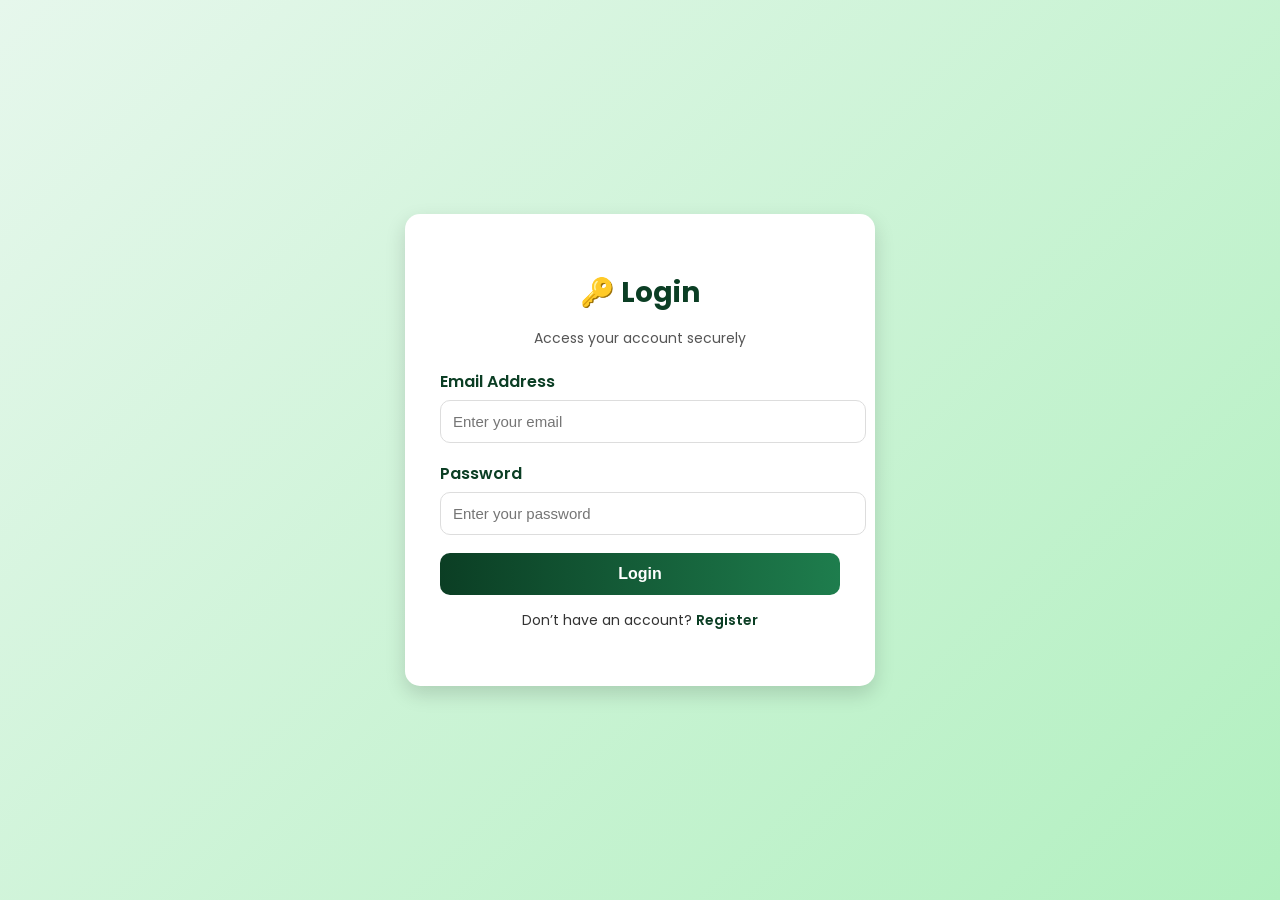
==== index.html @ afabe76d "Added admin approval protection" ====
<!DOCTYPE html>
<html lang="en">
<head>
    <meta charset="UTF-8">
    <meta name="viewport" content="width=device-width, initial-scale=1.0">
    <title>Login – Blue Block</title>
    <link href="https://fonts.googleapis.com/css2?family=Poppins:wght@500;600;700&display=swap" rel="stylesheet">
    <style>
        body { font-family: "Poppins", sans-serif; background: linear-gradient(135deg, #e6f7ec, #b2f0c0); display:flex; align-items:center; justify-content:center; height:100vh; margin:0; }
        .container { background:#fff; padding:35px; border-radius:15px; box-shadow:0px 8px 20px rgba(0,0,0,0.15); width:100%; max-width:400px; text-align:center; }
        h2 { font-size:28px; margin-bottom:10px; color:#0b3e24; font-weight:700; }
        p { font-size:14px; color:#555; margin-bottom:20px; }
        .form-group { margin-bottom:18px; text-align:left; }
        label { font-weight:600; color:#0b3e24; display:block; margin-bottom:6px; }
        input { width:100%; padding:12px; border:1px solid #ddd; border-radius:10px; font-size:15px; font-weight:500; outline:none; transition:0.3s; }
        input:focus { border-color:#0b3e24; box-shadow:0 0 6px rgba(11,62,36,0.3); }
        .btn { width:100%; padding:12px; background:linear-gradient(to right, #0b3e24, #1e7d4d); border:none; border-radius:10px; font-size:16px; font-weight:700; color:#fff; cursor:pointer; transition:0.3s; }
        .btn:hover { opacity:0.9; }
        .signup-link { margin-top:15px; font-size:14px; color:#333; }
        .signup-link a { color:#0b3e24; font-weight:600; text-decoration:none; }
        .signup-link a:hover { text-decoration:underline; }
        .error { color: red; font-size: 14px; margin-top: 10px; }
    </style>
</head>
<body>
    <div class="container">
        <h2>🔑 Login</h2>
        <p>Access your account securely</p>

        <form id="loginForm">
            <div class="form-group">
                <label for="email">Email Address</label>
                <input type="email" id="email" placeholder="Enter your email" required>
            </div>

            <div class="form-group">
                <label for="password">Password</label>
                <input type="password" id="password" placeholder="Enter your password" required>
            </div>

            <button type="submit" class="btn">Login</button>
        </form>

        <p class="signup-link">Don’t have an account? <a href="register.html">Register</a></p>
        <div class="error" id="loginError"></div>
    </div>

    <script>
        const loginForm = document.getElementById("loginForm");
        const loginError = document.getElementById("loginError");

        loginForm.addEventListener("submit", async (e) => {
            e.preventDefault();
            loginError.textContent = "";

            const email = document.getElementById("email").value;
            const password = document.getElementById("password").value;

            try {
                const res = await fetch("https://blue-carbon-f3kd.onrender.com/api/users/index", {
                    method: "POST",
                    headers: { "Content-Type": "application/json" },
                    body: JSON.stringify({ email, password })
                });

                const data = await res.json();

                if (!res.ok) {
                    loginError.textContent = data.message || "Something went wrong. Try again later.";
                    return;
                }

                // Save token in localStorage
                localStorage.setItem("token", data.token);

                // Redirect to dashboard or projects page
                window.location.href = "dashboard.html";
            } catch (err) {
                loginError.textContent = "Server error. Try again later.";
                console.error(err);
            }
        });
    </script>
</body>
</html>
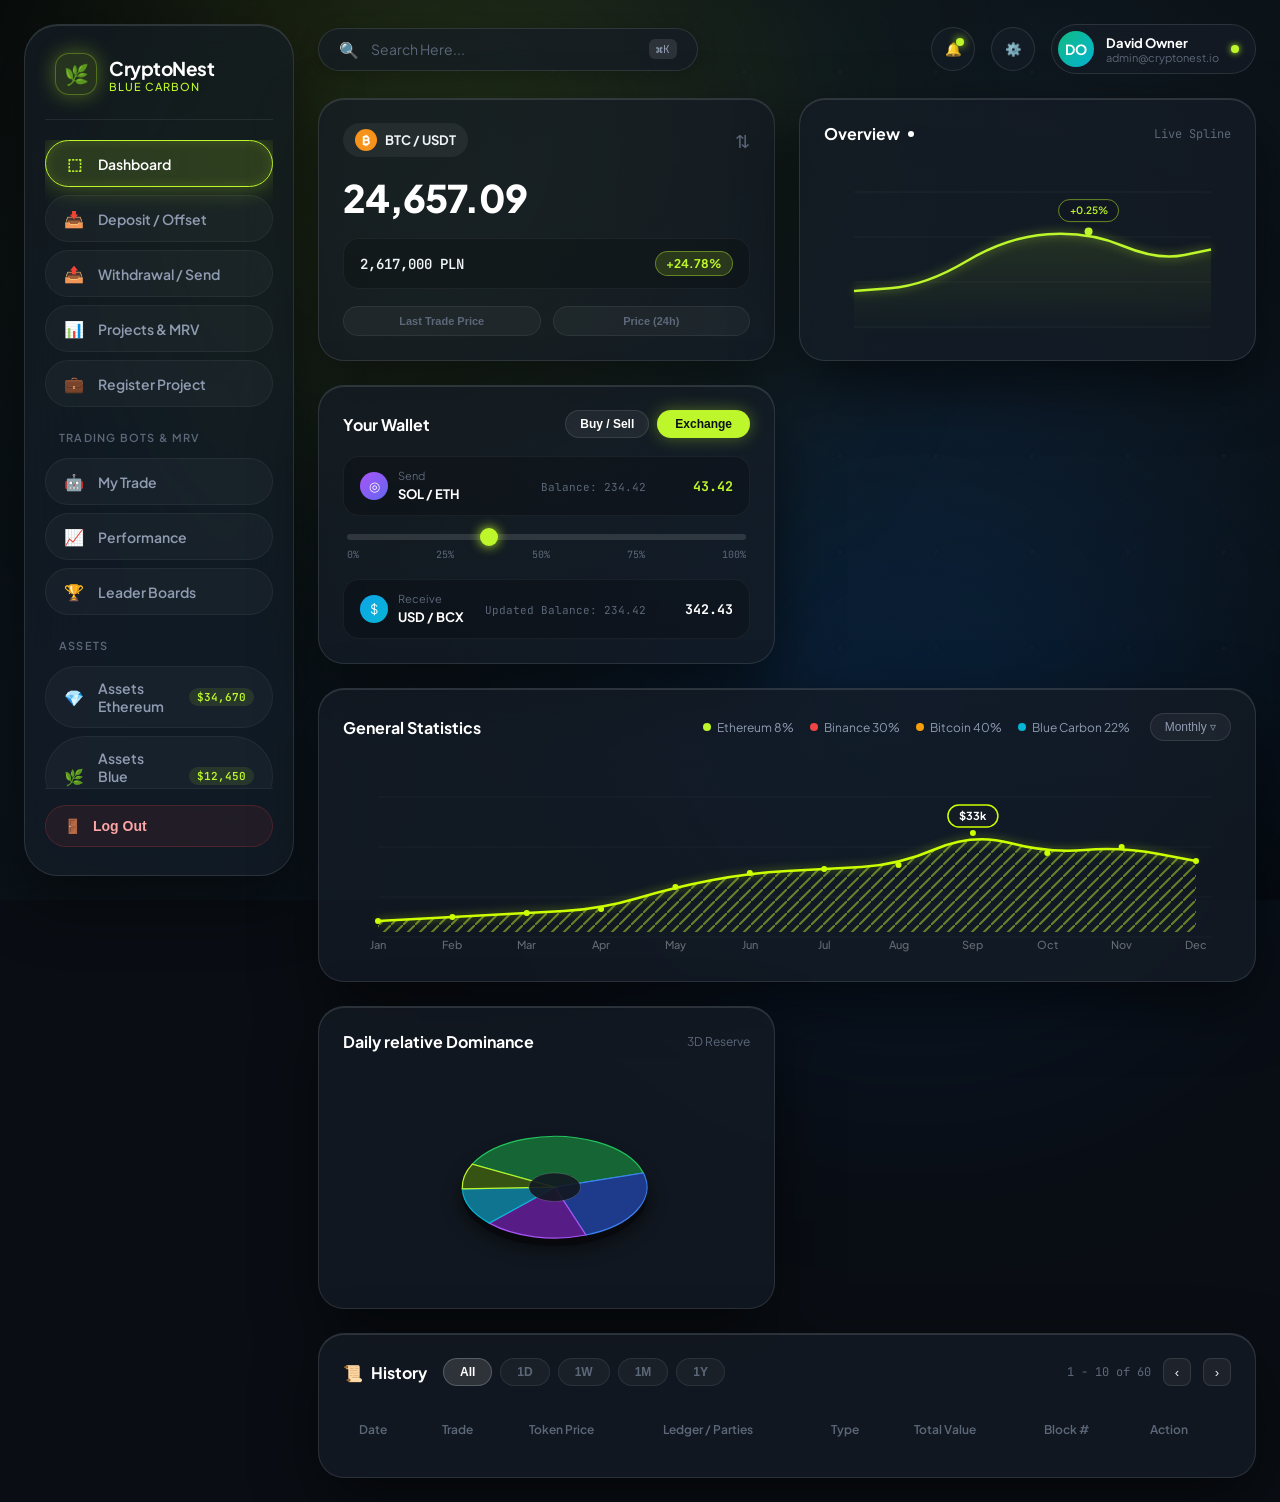
==== commit bf76f64f: "feat: migrate to SQLite, VisionOS glassmorphic 3D UI, render config, and 15s showreel" ====
--- a/index.html
+++ b/index.html
@@ -1,85 +1,532 @@
 <!DOCTYPE html>
 <html lang="en">
 <head>
-    <meta charset="UTF-8">
-    <meta name="viewport" content="width=device-width, initial-scale=1.0">
-    <title>Login – Blue Block</title>
-    <link href="https://fonts.googleapis.com/css2?family=Poppins:wght@500;600;700&display=swap" rel="stylesheet">
-    <style>
-        body { font-family: "Poppins", sans-serif; background: linear-gradient(135deg, #e6f7ec, #b2f0c0); display:flex; align-items:center; justify-content:center; height:100vh; margin:0; }
-        .container { background:#fff; padding:35px; border-radius:15px; box-shadow:0px 8px 20px rgba(0,0,0,0.15); width:100%; max-width:400px; text-align:center; }
-        h2 { font-size:28px; margin-bottom:10px; color:#0b3e24; font-weight:700; }
-        p { font-size:14px; color:#555; margin-bottom:20px; }
-        .form-group { margin-bottom:18px; text-align:left; }
-        label { font-weight:600; color:#0b3e24; display:block; margin-bottom:6px; }
-        input { width:100%; padding:12px; border:1px solid #ddd; border-radius:10px; font-size:15px; font-weight:500; outline:none; transition:0.3s; }
-        input:focus { border-color:#0b3e24; box-shadow:0 0 6px rgba(11,62,36,0.3); }
-        .btn { width:100%; padding:12px; background:linear-gradient(to right, #0b3e24, #1e7d4d); border:none; border-radius:10px; font-size:16px; font-weight:700; color:#fff; cursor:pointer; transition:0.3s; }
-        .btn:hover { opacity:0.9; }
-        .signup-link { margin-top:15px; font-size:14px; color:#333; }
-        .signup-link a { color:#0b3e24; font-weight:600; text-decoration:none; }
-        .signup-link a:hover { text-decoration:underline; }
-        .error { color: red; font-size: 14px; margin-top: 10px; }
-    </style>
+  <meta charset="UTF-8">
+  <meta name="viewport" content="width=device-width, initial-scale=1.0">
+  <title>CryptoNest · Blue Carbon Spatial 3D Platform</title>
+  <link rel="stylesheet" href="/public/css/spatial.css">
+  <link rel="icon" href="data:image/svg+xml,<svg xmlns=%22http://www.w3.org/2000/svg%22 viewBox=%220 0 100 100%22><text y=%22.9em%22 font-size=%2290%22>🌿</text></svg>">
 </head>
 <body>
-    <div class="container">
-        <h2>🔑 Login</h2>
-        <p>Access your account securely</p>
-
-        <form id="loginForm">
-            <div class="form-group">
-                <label for="email">Email Address</label>
-                <input type="email" id="email" placeholder="Enter your email" required>
-            </div>
-
-            <div class="form-group">
-                <label for="password">Password</label>
-                <input type="password" id="password" placeholder="Enter your password" required>
-            </div>
-
-            <button type="submit" class="btn">Login</button>
-        </form>
-
-        <p class="signup-link">Don’t have an account? <a href="register.html">Register</a></p>
-        <div class="error" id="loginError"></div>
+  <!-- Ambient Spatial Glows and Subtle Background Depth -->
+  <div class="spatial-backdrop"></div>
+  <div class="ambient-glow glow-1"></div>
+  <div class="ambient-glow glow-2"></div>
+
+  <div id="app">
+    <!-- LEFT FLOATING PILL SIDEBAR (Exact Match to Reference Image) -->
+    <aside class="glass-panel spatial-sidebar">
+      <div class="brand-header">
+        <div class="brand-icon-wrapper">
+          <span>🌿</span>
+        </div>
+        <div class="brand-title">
+          CryptoNest
+          <span class="brand-subtitle">Blue Carbon</span>
+        </div>
+      </div>
+
+      <nav class="nav-section">
+        <a href="#dashboard" class="nav-pill-btn active" data-view="dashboard">
+          <span class="nav-icon">⬚</span>
+          <span>Dashboard</span>
+        </a>
+        <a href="#deposit" class="nav-pill-btn" data-view="deposit">
+          <span class="nav-icon">📥</span>
+          <span>Deposit / Offset</span>
+        </a>
+        <a href="#transfer" class="nav-pill-btn" data-view="transfer">
+          <span class="nav-icon">📤</span>
+          <span>Withdrawal / Send</span>
+        </a>
+        <a href="#projects" class="nav-pill-btn" data-view="projects">
+          <span class="nav-icon">📊</span>
+          <span>Projects & MRV</span>
+        </a>
+        <a href="#add-project" class="nav-pill-btn" data-view="add-project">
+          <span class="nav-icon">💼</span>
+          <span>Register Project</span>
+        </a>
+
+        <div class="nav-label">Trading Bots & MRV</div>
+        <a href="#dashboard" class="nav-pill-btn" data-view="dashboard">
+          <span class="nav-icon">🤖</span>
+          <span>My Trade</span>
+        </a>
+        <a href="#dashboard" class="nav-pill-btn" data-view="dashboard">
+          <span class="nav-icon">📈</span>
+          <span>Performance</span>
+        </a>
+        <a href="#dashboard" class="nav-pill-btn" data-view="dashboard">
+          <span class="nav-icon">🏆</span>
+          <span>Leader Boards</span>
+        </a>
+
+        <div class="nav-label">Assets</div>
+        <a href="#transfer" class="nav-pill-btn" data-view="transfer">
+          <span class="nav-icon">💎</span>
+          <span>Assets Ethereum</span>
+          <span class="nav-asset-badge">$34,670</span>
+        </a>
+        <a href="#transfer" class="nav-pill-btn" data-view="transfer">
+          <span class="nav-icon">🌿</span>
+          <span>Assets Blue Carbon</span>
+          <span class="nav-asset-badge" id="sidebarCarbonVal">$12,450</span>
+        </a>
+      </nav>
+
+      <div class="sidebar-bottom">
+        <button id="logoutBtn" class="logout-pill-btn">
+          <span>🚪</span>
+          <span>Log Out</span>
+        </button>
+      </div>
+    </aside>
+
+    <!-- MAIN VIEWPORT -->
+    <main class="main-viewport">
+      <!-- TOP SPATIAL APP BAR -->
+      <header class="top-app-bar">
+        <div class="search-glass-pill">
+          <span style="color:var(--text-dim); font-size:16px;">🔍</span>
+          <input type="text" placeholder="Search Here..." id="globalSearch">
+          <span class="shortcut-badge">⌘K</span>
+        </div>
+
+        <div class="top-bar-actions">
+          <button class="icon-pill-btn has-badge" title="Notifications">🔔</button>
+          <button class="icon-pill-btn" title="System Settings">⚙️</button>
+          
+          <div class="user-profile-pill" onclick="window.spatialApp.switchView('auth')">
+            <div class="avatar-img">DO</div>
+            <div class="user-info">
+              <span class="user-name">David Owner</span>
+              <span class="user-role">admin@cryptonest.io</span>
+            </div>
+            <span class="online-dot" title="Connected to EVM Node"></span>
+          </div>
+        </div>
+      </header>
+
+      <!-- DYNAMIC SPATIAL VIEWS CONTAINER (WITH 3D PAGE TRANSITIONS) -->
+      <div class="spatial-view-container">
+
+        <!-- ==============================================
+             1. DASHBOARD VIEW (MATCHES SCREENSHOT EXACTLY)
+             ============================================== -->
+        <section id="view-dashboard" class="spatial-view active">
+          <div class="dashboard-spatial-grid">
+
+            <!-- Card 1: Asset Price Card (BTC / USDT & Blue Carbon) -->
+            <div class="glass-panel price-metric-card">
+              <div class="card-top-row">
+                <div class="token-pair-badge">
+                  <span class="token-icon-orange">₿</span>
+                  <span>BTC / USDT</span>
+                </div>
+                <span class="card-sub-icon">⇅</span>
+              </div>
+
+              <div>
+                <div class="price-display-huge">24,657.09</div>
+              </div>
+
+              <div class="price-sub-metrics">
+                <span class="fiat-value">2,617,000 PLN</span>
+                <span class="change-pill-green">+24.78%</span>
+              </div>
+
+              <div class="price-footer-pills">
+                <button class="mini-glass-btn">Last Trade Price</button>
+                <button class="mini-glass-btn">Price (24h)</button>
+              </div>
+            </div>
+
+            <!-- Card 2: Overview Spline Chart Card -->
+            <div class="glass-panel overview-chart-card">
+              <div class="overview-header">
+                <h3 class="section-headline">
+                  <span>Overview</span>
+                  <span class="headline-dot"></span>
+                </h3>
+                <span style="font-size:12px; color:var(--text-dim); font-family:var(--font-mono);">Live Spline</span>
+              </div>
+              <div class="chart-wrapper">
+                <canvas id="overviewChartCanvas" class="spatial-chart"></canvas>
+              </div>
+            </div>
+
+            <!-- Card 3: Your Wallet Card with Exchange Button -->
+            <div class="glass-panel wallet-action-card">
+              <div class="wallet-header">
+                <h3 class="section-headline">Your Wallet</h3>
+                <div class="wallet-header-actions">
+                  <button class="btn-buy-sell" onclick="window.spatialApp.switchView('deposit')">Buy / Sell</button>
+                  <button class="btn-exchange-lime" id="btnExchangeAction">Exchange</button>
+                </div>
+              </div>
+
+              <div class="wallet-swap-row">
+                <div class="swap-coin-info">
+                  <span class="token-circle-avatar" style="background:linear-gradient(135deg, #a855f7, #6366f1)">◎</span>
+                  <div>
+                    <span style="font-size:11px; color:var(--text-dim); display:block;">Send</span>
+                    <strong style="font-size:13px; color:#fff;">SOL / ETH</strong>
+                  </div>
+                </div>
+                <div class="swap-balance-text">
+                  <span style="font-size:11px; color:var(--text-dim);">Balance: 234.42</span>
+                  <input type="text" id="swapSendAmount" value="43.42" style="background:transparent; border:none; color:var(--neon-lime); font-family:var(--font-mono); font-weight:700; text-align:right; width:80px; outline:none;">
+                </div>
+              </div>
+
+              <!-- Glowing Range Slider -->
+              <div class="spatial-slider-container">
+                <input type="range" class="slider-track" id="walletSlider" min="0" max="100" value="35">
+                <div class="slider-ticks">
+                  <span>0%</span>
+                  <span>25%</span>
+                  <span>50%</span>
+                  <span>75%</span>
+                  <span>100%</span>
+                </div>
+              </div>
+
+              <div class="wallet-swap-row">
+                <div class="swap-coin-info">
+                  <span class="token-circle-avatar" style="background:linear-gradient(135deg, #0ea5e9, #06b6d4)">$</span>
+                  <div>
+                    <span style="font-size:11px; color:var(--text-dim); display:block;">Receive</span>
+                    <strong style="font-size:13px; color:#fff;">USD / BCX</strong>
+                  </div>
+                </div>
+                <div class="swap-balance-text">
+                  <span style="font-size:11px; color:var(--text-dim);">Updated Balance: <span id="sliderBalanceVal">234.35</span></span>
+                  <input type="text" id="swapReceiveAmount" value="342.43" style="background:transparent; border:none; color:#fff; font-family:var(--font-mono); font-weight:700; text-align:right; width:80px; outline:none;" readonly>
+                </div>
+              </div>
+            </div>
+
+            <!-- Card 4: General Statistics Card with Signature Diagonal Stripes -->
+            <div class="glass-panel stats-chart-card">
+              <div class="stats-card-header">
+                <div>
+                  <h3 class="section-headline">General Statistics</h3>
+                </div>
+                <div style="display:flex; align-items:center; gap:20px;">
+                  <div class="chart-legend-group">
+                    <span class="legend-item"><span class="legend-dot dot-eth"></span> Ethereum 8%</span>
+                    <span class="legend-item"><span class="legend-dot dot-binance"></span> Binance 30%</span>
+                    <span class="legend-item"><span class="legend-dot dot-btc"></span> Bitcoin 40%</span>
+                    <span class="legend-item"><span class="legend-dot dot-carbon"></span> Blue Carbon 22%</span>
+                  </div>
+                  <button class="select-pill-glass">Monthly ▿</button>
+                </div>
+              </div>
+              <div style="height: 200px; width: 100%; position: relative;">
+                <canvas id="generalStatsCanvas" class="spatial-chart"></canvas>
+              </div>
+            </div>
+
+            <!-- Card 5: Daily Relative Dominance (3D Polar) -->
+            <div class="glass-panel dominance-chart-card">
+              <div class="card-top-row" style="margin-bottom:12px;">
+                <h3 class="section-headline">Daily relative Dominance</h3>
+                <span style="color:var(--text-dim); font-size:12px;">3D Reserve</span>
+              </div>
+              <div class="dominance-canvas-wrapper">
+                <canvas id="dominanceCanvas" class="spatial-chart"></canvas>
+              </div>
+            </div>
+
+            <!-- Card 6: History Table Card -->
+            <div class="glass-panel history-table-card">
+              <div class="history-card-header">
+                <div style="display:flex; align-items:center; gap:16px;">
+                  <h3 class="section-headline">
+                    <span>📜</span>
+                    <span>History</span>
+                  </h3>
+                  <div class="filter-pills-row">
+                    <button class="filter-pill active">All</button>
+                    <button class="filter-pill">1D</button>
+                    <button class="filter-pill">1W</button>
+                    <button class="filter-pill">1M</button>
+                    <button class="filter-pill">1Y</button>
+                  </div>
+                </div>
+
+                <div class="pagination-controls">
+                  <span>1 - 10 of 60</span>
+                  <button class="page-arrow-btn">‹</button>
+                  <button class="page-arrow-btn">›</button>
+                </div>
+              </div>
+
+              <div style="overflow-x:auto;">
+                <table class="spatial-table">
+                  <thead>
+                    <tr>
+                      <th>Date</th>
+                      <th>Trade</th>
+                      <th>Token Price</th>
+                      <th>Ledger / Parties</th>
+                      <th>Type</th>
+                      <th>Total Value</th>
+                      <th>Block #</th>
+                      <th>Action</th>
+                    </tr>
+                  </thead>
+                  <tbody id="historyTableBody">
+                    <!-- Populated dynamically via SQLite API -->
+                  </tbody>
+                </table>
+              </div>
+            </div>
+
+          </div>
+        </section>
+
+        <!-- ==============================================
+             2. BLOCKCHAIN WITHDRAWAL & TRANSFER VIEW
+             ============================================== -->
+        <section id="view-transfer" class="spatial-view">
+          <div style="max-width: 800px; margin: 0 auto; display:flex; flex-direction:column; gap:24px;">
+            <div class="glass-panel" style="padding: 32px;">
+              <h2 style="font-size:24px; font-weight:800; margin-bottom:8px;">🔗 EVM Blockchain Transfer</h2>
+              <p style="color:var(--text-muted); font-size:14px; margin-bottom:24px;">
+                Send ETH or Blue Carbon Credits (BCX) with instant cryptographic verification, automatic nonce resolution, and permanent SQLite ledger recording.
+              </p>
+
+              <form id="blockchainTransferForm">
+                <div class="form-group-spatial">
+                  <label>Recipient Ethereum Address</label>
+                  <input type="text" class="input-spatial" id="transferToAddress" placeholder="0x70997970C51812dc3A010C7d01b50e0d17dc79C8" required>
+                </div>
+
+                <div style="display:grid; grid-template-columns: 2fr 1fr; gap:16px;">
+                  <div class="form-group-spatial">
+                    <label>Amount to Send</label>
+                    <input type="number" step="0.0001" class="input-spatial" id="transferAmount" placeholder="1.50" required>
+                  </div>
+                  <div class="form-group-spatial">
+                    <label>Token Asset</label>
+                    <select class="input-spatial" id="transferTokenSymbol" style="background:#111722;">
+                      <option value="BCX">BCX (Blue Carbon)</option>
+                      <option value="ETH">ETH (Ethereum)</option>
+                      <option value="BTC">BTC (Wrapped)</option>
+                    </select>
+                  </div>
+                </div>
+
+                <div class="form-group-spatial">
+                  <label>Transfer Note / Project Memo</label>
+                  <input type="text" class="input-spatial" id="transferNote" placeholder="e.g. Sundarbans mangrove credit purchase">
+                </div>
+
+                <button type="submit" class="btn-spatial-primary">🚀 Send Transaction</button>
+              </form>
+            </div>
+          </div>
+        </section>
+
+        <!-- ==============================================
+             3. DEPOSIT & OFFSET / RETIRE VIEW
+             ============================================== -->
+        <section id="view-deposit" class="spatial-view">
+          <div style="max-width: 800px; margin: 0 auto; display:flex; flex-direction:column; gap:24px;">
+            <div class="glass-panel" style="padding: 32px;">
+              <h2 style="font-size:24px; font-weight:800; margin-bottom:8px;">🌱 Blue Carbon Offset & Retirement</h2>
+              <p style="color:var(--text-muted); font-size:14px; margin-bottom:24px;">
+                Permanently retire certified blue carbon credits to burn address <code style="color:var(--neon-lime);">0x000...dead</code> and generate an immutable carbon neutrality certificate.
+              </p>
+
+              <form id="offsetRetireForm">
+                <div class="form-group-spatial">
+                  <label>Certificate Beneficiary / Legal Entity Name</label>
+                  <input type="text" class="input-spatial" id="retireHolder" placeholder="e.g. David Owner / Acme Global Inc" required>
+                </div>
+
+                <div class="form-group-spatial">
+                  <label>Tons of CO₂ to Offset (1 BCX = 1 Ton)</label>
+                  <input type="number" step="0.1" class="input-spatial" id="retireAmount" placeholder="10.0" required>
+                </div>
+
+                <div class="form-group-spatial">
+                  <label>Retirement Reason & Scope</label>
+                  <input type="text" class="input-spatial" id="retireNote" placeholder="e.g. Annual Cloud Infrastructure Scope 1 & 2 Neutrality">
+                </div>
+
+                <button type="submit" class="btn-spatial-primary">🍃 Permanently Retire & Generate Certificate</button>
+              </form>
+            </div>
+          </div>
+        </section>
+
+        <!-- ==============================================
+             4. PROJECTS & MRV VIEW
+             ============================================== -->
+        <section id="view-projects" class="spatial-view">
+          <div style="display:flex; justify-content:space-between; align-items:center; margin-bottom:20px;">
+            <div>
+              <h2 style="font-size:24px; font-weight:800; color:#fff;">Verified Blue Carbon Ecosystems</h2>
+              <p style="color:var(--text-muted); font-size:13px;">High-density oceanic sinks monitored via multispectral satellite biomass imaging.</p>
+            </div>
+            <button class="btn-exchange-lime" onclick="window.spatialApp.switchView('add-project')">+ Register New Project</button>
+          </div>
+
+          <div class="projects-spatial-grid" id="projectsContainer">
+            <!-- Loaded dynamically from SQLite -->
+          </div>
+        </section>
+
+        <!-- ==============================================
+             5. REGISTER NEW PROJECT VIEW
+             ============================================== -->
+        <section id="view-add-project" class="spatial-view">
+          <div style="max-width: 800px; margin: 0 auto;">
+            <div class="glass-panel" style="padding: 32px;">
+              <h2 style="font-size:24px; font-weight:800; margin-bottom:8px;">🌿 Register Blue Carbon Sink Project</h2>
+              <p style="color:var(--text-muted); font-size:14px; margin-bottom:24px;">
+                Submit coastal wetland, mangrove, or kelp forest restoration projects for MRV carbon certification.
+              </p>
+
+              <form id="addProjectForm">
+                <div class="form-group-spatial">
+                  <label>Project Name</label>
+                  <input type="text" class="input-spatial" id="projName" placeholder="e.g. Bay of Bengal Mangrove Restoration" required>
+                </div>
+
+                <div style="display:grid; grid-template-columns: 1fr 1fr; gap:16px;">
+                  <div class="form-group-spatial">
+                    <label>Geographic Location</label>
+                    <input type="text" class="input-spatial" id="projLocation" placeholder="e.g. Riau Archipelago, Indonesia" required>
+                  </div>
+                  <div class="form-group-spatial">
+                    <label>Ecosystem Category</label>
+                    <select class="input-spatial" id="projCategory" style="background:#111722;">
+                      <option value="Mangrove Restoration">Mangrove Restoration</option>
+                      <option value="Seagrass Meadows">Seagrass Meadows</option>
+                      <option value="Kelp Forests">Kelp Forests</option>
+                      <option value="Saltmarsh Wetlands">Saltmarsh Wetlands</option>
+                    </select>
+                  </div>
+                </div>
+
+                <div class="form-group-spatial">
+                  <label>Initial Estimated Carbon Sequestration (kg CO₂)</label>
+                  <input type="number" class="input-spatial" id="projCarbon" placeholder="25000" required>
+                </div>
+
+                <div class="form-group-spatial">
+                  <label>Ecological Description</label>
+                  <textarea class="input-spatial" id="projDesc" rows="3" placeholder="Provide ecosystem characteristics, baseline satellite coordinates, and community impact." required></textarea>
+                </div>
+
+                <button type="submit" class="btn-spatial-primary">Submit for Verification</button>
+              </form>
+            </div>
+          </div>
+        </section>
+
+        <!-- ==============================================
+             6. AUTHENTICATION (3D FLIP CARD LOGIN / REGISTER)
+             ============================================== -->
+        <section id="view-auth" class="spatial-view">
+          <div class="auth-perspective-container">
+            <div class="auth-flip-card" id="authFlipCard">
+
+              <!-- FRONT: LOGIN FACE -->
+              <div class="glass-panel auth-card-face">
+                <div style="text-align:center; margin-bottom:20px;">
+                  <span style="font-size:36px; display:inline-block; margin-bottom:8px;">🔑</span>
+                  <h2 class="auth-title">Welcome Back</h2>
+                  <p class="auth-subtitle">Sign in to your CryptoNest Blue Carbon portal</p>
+                </div>
+
+                <form id="loginForm">
+                  <div class="form-group-spatial">
+                    <label>Email Address</label>
+                    <input type="email" class="input-spatial" id="loginEmail" placeholder="admin@cryptonest.io" required>
+                  </div>
+
+                  <div class="form-group-spatial">
+                    <label>Password</label>
+                    <input type="password" class="input-spatial" id="loginPassword" placeholder="••••••••••••" required>
+                  </div>
+
+                  <button type="submit" class="btn-spatial-primary">Sign In</button>
+                  <button type="button" class="btn-spatial-secondary" id="demoLoginBtn">⚡ Demo 1-Click Sign In (David Owner)</button>
+                </form>
+
+                <div class="auth-flip-trigger">
+                  Don't have an account?
+                  <a id="toRegisterTrigger">Create Account (3D Flip) →</a>
+                </div>
+              </div>
+
+              <!-- BACK: REGISTER FACE (180 DEG FLIPPED) -->
+              <div class="glass-panel auth-card-face auth-card-back">
+                <div style="text-align:center; margin-bottom:20px;">
+                  <span style="font-size:36px; display:inline-block; margin-bottom:8px;">✨</span>
+                  <h2 class="auth-title">Create Account</h2>
+                  <p class="auth-subtitle">Join the decentralized blue carbon network</p>
+                </div>
+
+                <form id="registerForm">
+                  <div class="form-group-spatial">
+                    <label>Full Name</label>
+                    <input type="text" class="input-spatial" id="regName" placeholder="David Owner" required>
+                  </div>
+
+                  <div class="form-group-spatial">
+                    <label>Email Address</label>
+                    <input type="email" class="input-spatial" id="regEmail" placeholder="david@cryptonest.io" required>
+                  </div>
+
+                  <div class="form-group-spatial">
+                    <label>Password</label>
+                    <input type="password" class="input-spatial" id="regPassword" placeholder="Minimum 8 characters" required>
+                  </div>
+
+                  <div class="form-group-spatial">
+                    <label>EVM Wallet Address (Optional - auto-generated if blank)</label>
+                    <input type="text" class="input-spatial" id="regWallet" placeholder="0x...">
+                  </div>
+
+                  <button type="submit" class="btn-spatial-primary">Create Account</button>
+                </form>
+
+                <div class="auth-flip-trigger">
+                  Already have an account?
+                  <a id="toLoginTrigger">← Back to Sign In</a>
+                </div>
+              </div>
+
+            </div>
+          </div>
+        </section>
+
+      </div>
+    </main>
+  </div>
+
+  <!-- QR CODE MODAL -->
+  <div id="qrModal" style="display:none; position:fixed; inset:0; z-index:99999; background:rgba(0,0,0,0.75); backdrop-filter:blur(16px); align-items:center; justify-content:center;">
+    <div class="glass-panel" style="padding:32px; max-width:380px; width:90%; text-align:center;">
+      <h3 id="qrModalTitle" style="font-size:18px; font-weight:700; color:#fff; margin-bottom:16px;">Project Verification QR</h3>
+      <div style="background:#12171f; padding:16px; border-radius:18px; display:inline-block; border:1px solid rgba(189,247,43,0.3); margin-bottom:20px;">
+        <img id="qrModalImage" src="" alt="QR" style="width:200px; height:200px; display:block;">
+      </div>
+      <p style="font-size:12px; color:var(--text-muted); margin-bottom:20px;">Scan with mobile device or Web3 wallet for on-chain verification.</p>
+      <button class="btn-spatial-primary" onclick="document.getElementById('qrModal').style.display='none'">Close</button>
     </div>
-
-    <script>
-        const loginForm = document.getElementById("loginForm");
-        const loginError = document.getElementById("loginError");
-
-        loginForm.addEventListener("submit", async (e) => {
-            e.preventDefault();
-            loginError.textContent = "";
-
-            const email = document.getElementById("email").value;
-            const password = document.getElementById("password").value;
-
-            try {
-                const res = await fetch("https://blue-carbon-f3kd.onrender.com/api/users/index", {
-                    method: "POST",
-                    headers: { "Content-Type": "application/json" },
-                    body: JSON.stringify({ email, password })
-                });
-
-                const data = await res.json();
-
-                if (!res.ok) {
-                    loginError.textContent = data.message || "Something went wrong. Try again later.";
-                    return;
-                }
-
-                // Save token in localStorage
-                localStorage.setItem("token", data.token);
-
-                // Redirect to dashboard or projects page
-                window.location.href = "dashboard.html";
-            } catch (err) {
-                loginError.textContent = "Server error. Try again later.";
-                console.error(err);
-            }
-        });
-    </script>
+  </div>
+
+  <!-- TOAST NOTIFICATIONS -->
+  <div class="toast-spatial-container" id="toastContainer"></div>
+
+  <!-- JAVASCRIPT ENGINE -->
+  <script src="/public/js/spatial-engine.js"></script>
 </body>
 </html>
--- a/public/css/spatial.css
+++ b/public/css/spatial.css
@@ -0,0 +1,1194 @@
+@import url('https://fonts.googleapis.com/css2?family=Plus+Jakarta+Sans:wght@300;400;500;600;700;800&family=JetBrains+Mono:wght@400;500;600&display=swap');
+
+:root {
+  --bg-dark: #0a0e14;
+  --bg-deep: #0e141c;
+  --glass-surface: rgba(22, 28, 38, 0.72);
+  --glass-surface-hover: rgba(28, 36, 48, 0.82);
+  --glass-dock: rgba(18, 23, 31, 0.75);
+  --glass-border: rgba(255, 255, 255, 0.11);
+  --glass-border-focus: rgba(189, 247, 43, 0.55);
+  --glass-shadow: 0 24px 60px rgba(0, 0, 0, 0.55), inset 0 1px 0 rgba(255, 255, 255, 0.12);
+  --neon-lime: #bdf72b;
+  --neon-lime-glow: rgba(189, 247, 43, 0.35);
+  --neon-cyan: #00f2fe;
+  --neon-violet: #8a2be2;
+  --text-main: #f0f4f8;
+  --text-muted: #8e9bb0;
+  --text-dim: #5c687a;
+  --radius-lg: 26px;
+  --radius-pill: 9999px;
+  --radius-md: 16px;
+  --font-sans: 'Plus Jakarta Sans', -apple-system, BlinkMacSystemFont, sans-serif;
+  --font-mono: 'JetBrains Mono', monospace;
+  --transition-smooth: all 0.35s cubic-bezier(0.16, 1, 0.3, 1);
+}
+
+* {
+  margin: 0;
+  padding: 0;
+  box-sizing: border-box;
+}
+
+body {
+  font-family: var(--font-sans);
+  background-color: var(--bg-dark);
+  color: var(--text-main);
+  min-height: 100vh;
+  overflow-x: hidden;
+  position: relative;
+  -webkit-font-smoothing: antialiased;
+}
+
+/* Luxury blurred interior depth background */
+.spatial-backdrop {
+  position: fixed;
+  inset: 0;
+  z-index: 0;
+  pointer-events: none;
+  background: 
+    radial-gradient(circle at 80% 20%, rgba(20, 35, 45, 0.6) 0%, transparent 60%),
+    radial-gradient(circle at 15% 85%, rgba(15, 28, 38, 0.7) 0%, transparent 55%),
+    radial-gradient(circle at 50% 50%, rgba(11, 16, 23, 0.95) 0%, #06090c 100%);
+}
+
+.spatial-backdrop::before {
+  content: "";
+  position: absolute;
+  inset: 0;
+  background-image: 
+    radial-gradient(rgba(189, 247, 43, 0.05) 1px, transparent 1px),
+    radial-gradient(rgba(255, 255, 255, 0.03) 1px, transparent 1px);
+  background-size: 48px 48px, 96px 96px;
+  background-position: 0 0, 24px 24px;
+  opacity: 0.6;
+}
+
+/* Ambient glow blobs */
+.ambient-glow {
+  position: fixed;
+  width: 600px;
+  height: 600px;
+  border-radius: 50%;
+  filter: blur(140px);
+  pointer-events: none;
+  z-index: 0;
+  opacity: 0.15;
+  transition: transform 1.2s ease-out;
+}
+.glow-1 { top: -150px; left: 10%; background: #bdf72b; }
+.glow-2 { bottom: -100px; right: 5%; background: #0077ff; }
+
+/* 3D App Canvas Container */
+#app {
+  position: relative;
+  z-index: 1;
+  display: flex;
+  min-height: 100vh;
+  padding: 24px;
+  gap: 24px;
+  max-width: 1720px;
+  margin: 0 auto;
+}
+
+/* Glass Card Base Style */
+.glass-panel {
+  background: var(--glass-surface);
+  backdrop-filter: blur(32px) saturate(180%);
+  -webkit-backdrop-filter: blur(32px) saturate(180%);
+  border: 1px solid var(--glass-border);
+  box-shadow: var(--glass-shadow);
+  border-radius: var(--radius-lg);
+  position: relative;
+  transition: var(--transition-smooth);
+}
+
+.glass-panel:hover {
+  border-color: rgba(255, 255, 255, 0.18);
+}
+
+/* Left Navigation Dock (Curved Pill Sidebar) */
+.spatial-sidebar {
+  width: 270px;
+  flex-shrink: 0;
+  display: flex;
+  flex-direction: column;
+  padding: 28px 20px;
+  height: calc(100vh - 48px);
+  position: sticky;
+  top: 24px;
+  border-radius: 34px;
+}
+
+.brand-header {
+  display: flex;
+  align-items: center;
+  gap: 12px;
+  padding: 0 10px 24px 10px;
+  border-bottom: 1px solid rgba(255, 255, 255, 0.08);
+}
+
+.brand-icon-wrapper {
+  width: 42px;
+  height: 42px;
+  border-radius: 14px;
+  background: rgba(189, 247, 43, 0.12);
+  border: 1px solid rgba(189, 247, 43, 0.3);
+  display: flex;
+  align-items: center;
+  justify-content: center;
+  color: var(--neon-lime);
+  font-size: 20px;
+  box-shadow: 0 0 20px var(--neon-lime-glow);
+}
+
+.brand-title {
+  font-size: 19px;
+  font-weight: 700;
+  letter-spacing: -0.5px;
+  color: #fff;
+  display: flex;
+  flex-direction: column;
+}
+
+.brand-subtitle {
+  font-size: 11px;
+  font-weight: 500;
+  color: var(--neon-lime);
+  text-transform: uppercase;
+  letter-spacing: 1px;
+}
+
+.nav-section {
+  margin-top: 20px;
+  display: flex;
+  flex-direction: column;
+  gap: 8px;
+  flex: 1;
+  overflow-y: auto;
+  scrollbar-width: none;
+}
+.nav-section::-webkit-scrollbar { display: none; }
+
+.nav-label {
+  font-size: 11px;
+  text-transform: uppercase;
+  letter-spacing: 1.2px;
+  color: var(--text-dim);
+  padding: 16px 14px 6px;
+  font-weight: 600;
+}
+
+.nav-pill-btn {
+  display: flex;
+  align-items: center;
+  gap: 14px;
+  padding: 12px 18px;
+  border-radius: var(--radius-pill);
+  background: rgba(255, 255, 255, 0.03);
+  border: 1px solid rgba(255, 255, 255, 0.05);
+  color: var(--text-muted);
+  text-decoration: none;
+  font-size: 14px;
+  font-weight: 600;
+  cursor: pointer;
+  transition: var(--transition-smooth);
+}
+
+.nav-pill-btn:hover {
+  background: rgba(255, 255, 255, 0.08);
+  color: #fff;
+  border-color: rgba(255, 255, 255, 0.12);
+  transform: translateX(4px);
+}
+
+.nav-pill-btn.active {
+  background: rgba(189, 247, 43, 0.15);
+  color: #ffffff;
+  border: 1px solid var(--neon-lime);
+  box-shadow: 0 0 24px var(--neon-lime-glow), inset 0 0 12px rgba(189, 247, 43, 0.15);
+}
+
+.nav-pill-btn.active .nav-icon {
+  color: var(--neon-lime);
+}
+
+.nav-icon {
+  font-size: 16px;
+  display: flex;
+  align-items: center;
+  justify-content: center;
+  width: 20px;
+  transition: var(--transition-smooth);
+}
+
+.nav-asset-badge {
+  margin-left: auto;
+  font-family: var(--font-mono);
+  font-size: 11px;
+  color: var(--neon-lime);
+  background: rgba(189, 247, 43, 0.1);
+  padding: 2px 8px;
+  border-radius: 10px;
+}
+
+.sidebar-bottom {
+  padding-top: 16px;
+  border-top: 1px solid rgba(255, 255, 255, 0.08);
+}
+
+.logout-pill-btn {
+  display: flex;
+  align-items: center;
+  gap: 12px;
+  padding: 12px 18px;
+  border-radius: var(--radius-pill);
+  background: rgba(239, 68, 68, 0.08);
+  border: 1px solid rgba(239, 68, 68, 0.2);
+  color: #fca5a5;
+  font-size: 14px;
+  font-weight: 600;
+  cursor: pointer;
+  width: 100%;
+  transition: var(--transition-smooth);
+}
+
+.logout-pill-btn:hover {
+  background: rgba(239, 68, 68, 0.2);
+  color: #fff;
+  border-color: #ef4444;
+}
+
+/* Main Content Area */
+.main-viewport {
+  flex: 1;
+  display: flex;
+  flex-direction: column;
+  gap: 24px;
+  min-width: 0;
+}
+
+/* Top Spatial App Bar */
+.top-app-bar {
+  display: flex;
+  align-items: center;
+  justify-content: space-between;
+  gap: 20px;
+}
+
+.search-glass-pill {
+  display: flex;
+  align-items: center;
+  gap: 12px;
+  background: var(--glass-surface);
+  border: 1px solid var(--glass-border);
+  backdrop-filter: blur(24px);
+  padding: 10px 20px;
+  border-radius: var(--radius-pill);
+  width: 380px;
+  box-shadow: 0 4px 20px rgba(0, 0, 0, 0.25);
+  transition: var(--transition-smooth);
+}
+
+.search-glass-pill:focus-within {
+  border-color: var(--neon-lime);
+  box-shadow: 0 0 20px var(--neon-lime-glow);
+}
+
+.search-glass-pill input {
+  background: transparent;
+  border: none;
+  outline: none;
+  color: #fff;
+  font-size: 14px;
+  font-family: var(--font-sans);
+  width: 100%;
+}
+
+.search-glass-pill input::placeholder {
+  color: var(--text-dim);
+}
+
+.shortcut-badge {
+  font-size: 11px;
+  background: rgba(255, 255, 255, 0.1);
+  padding: 3px 7px;
+  border-radius: 6px;
+  color: var(--text-muted);
+  font-family: var(--font-mono);
+}
+
+.top-bar-actions {
+  display: flex;
+  align-items: center;
+  gap: 16px;
+}
+
+.icon-pill-btn {
+  width: 44px;
+  height: 44px;
+  border-radius: 50%;
+  background: var(--glass-surface);
+  border: 1px solid var(--glass-border);
+  display: flex;
+  align-items: center;
+  justify-content: center;
+  color: var(--text-muted);
+  cursor: pointer;
+  transition: var(--transition-smooth);
+  position: relative;
+}
+
+.icon-pill-btn:hover {
+  border-color: rgba(255, 255, 255, 0.25);
+  color: #fff;
+  transform: translateY(-2px);
+}
+
+.icon-pill-btn.has-badge::after {
+  content: "";
+  position: absolute;
+  top: 10px;
+  right: 10px;
+  width: 8px;
+  height: 8px;
+  border-radius: 50%;
+  background: var(--neon-lime);
+  box-shadow: 0 0 8px var(--neon-lime);
+}
+
+.user-profile-pill {
+  display: flex;
+  align-items: center;
+  gap: 12px;
+  background: var(--glass-surface);
+  border: 1px solid var(--glass-border);
+  backdrop-filter: blur(24px);
+  padding: 6px 16px 6px 6px;
+  border-radius: var(--radius-pill);
+  cursor: pointer;
+  transition: var(--transition-smooth);
+}
+
+.user-profile-pill:hover {
+  border-color: rgba(255, 255, 255, 0.25);
+}
+
+.avatar-img {
+  width: 36px;
+  height: 36px;
+  border-radius: 50%;
+  background: linear-gradient(135deg, #10b981, #06b6d4);
+  display: flex;
+  align-items: center;
+  justify-content: center;
+  font-weight: 700;
+  font-size: 14px;
+  color: #fff;
+}
+
+.user-info {
+  display: flex;
+  flex-direction: column;
+}
+
+.user-name {
+  font-size: 13px;
+  font-weight: 700;
+  color: #fff;
+}
+
+.user-role {
+  font-size: 11px;
+  color: var(--text-dim);
+}
+
+.online-dot {
+  width: 8px;
+  height: 8px;
+  border-radius: 50%;
+  background: var(--neon-lime);
+  box-shadow: 0 0 6px var(--neon-lime);
+}
+
+/* 3D Dynamic View Container */
+.spatial-view-container {
+  position: relative;
+  flex: 1;
+  perspective: 1200px;
+  transform-style: preserve-3d;
+}
+
+.spatial-view {
+  display: none;
+  opacity: 0;
+  transform: translate3d(0, 20px, -40px) scale(0.98);
+  transition: opacity 0.4s cubic-bezier(0.16, 1, 0.3, 1), transform 0.45s cubic-bezier(0.16, 1, 0.3, 1);
+}
+
+.spatial-view.active {
+  display: block;
+  opacity: 1;
+  transform: translate3d(0, 0, 0) scale(1);
+}
+
+/* Dashboard Grid Layout (Mirroring Screenshot) */
+.dashboard-spatial-grid {
+  display: grid;
+  grid-template-columns: 1fr 1.35fr 1.25fr;
+  grid-auto-rows: min-content;
+  gap: 24px;
+}
+
+/* Card 1: Asset Price Card */
+.price-metric-card {
+  padding: 24px;
+  display: flex;
+  flex-direction: column;
+  justify-content: space-between;
+  gap: 16px;
+}
+
+.card-top-row {
+  display: flex;
+  align-items: center;
+  justify-content: space-between;
+}
+
+.token-pair-badge {
+  display: flex;
+  align-items: center;
+  gap: 8px;
+  background: rgba(255, 255, 255, 0.06);
+  padding: 6px 12px;
+  border-radius: var(--radius-pill);
+  font-weight: 700;
+  font-size: 13px;
+}
+
+.token-icon-orange {
+  width: 22px;
+  height: 22px;
+  background: #f7931a;
+  border-radius: 50%;
+  display: inline-flex;
+  align-items: center;
+  justify-content: center;
+  font-size: 12px;
+  color: #fff;
+  font-weight: 800;
+}
+
+.token-icon-lime {
+  width: 22px;
+  height: 22px;
+  background: var(--neon-lime);
+  border-radius: 50%;
+  display: inline-flex;
+  align-items: center;
+  justify-content: center;
+  font-size: 12px;
+  color: #0b1118;
+  font-weight: 800;
+}
+
+.card-sub-icon {
+  color: var(--text-dim);
+  font-size: 18px;
+  cursor: pointer;
+}
+
+.price-display-huge {
+  font-size: 38px;
+  font-weight: 800;
+  letter-spacing: -1px;
+  color: #fff;
+  font-family: var(--font-sans);
+}
+
+.price-sub-metrics {
+  display: flex;
+  align-items: center;
+  justify-content: space-between;
+  background: rgba(0, 0, 0, 0.2);
+  padding: 12px 16px;
+  border-radius: var(--radius-md);
+  border: 1px solid rgba(255, 255, 255, 0.05);
+}
+
+.fiat-value {
+  font-family: var(--font-mono);
+  font-weight: 600;
+  font-size: 14px;
+  color: var(--text-main);
+}
+
+.change-pill-green {
+  background: rgba(189, 247, 43, 0.15);
+  border: 1px solid rgba(189, 247, 43, 0.4);
+  color: var(--neon-lime);
+  font-weight: 700;
+  font-size: 12px;
+  padding: 4px 10px;
+  border-radius: var(--radius-pill);
+}
+
+.price-footer-pills {
+  display: flex;
+  gap: 12px;
+}
+
+.mini-glass-btn {
+  flex: 1;
+  text-align: center;
+  background: rgba(255, 255, 255, 0.04);
+  border: 1px solid rgba(255, 255, 255, 0.07);
+  padding: 8px 12px;
+  border-radius: var(--radius-pill);
+  font-size: 11px;
+  color: var(--text-dim);
+  font-weight: 600;
+  cursor: pointer;
+  transition: var(--transition-smooth);
+}
+.mini-glass-btn:hover {
+  background: rgba(255, 255, 255, 0.08);
+  color: var(--text-main);
+}
+
+/* Card 2: Overview Spline Chart Card */
+.overview-chart-card {
+  padding: 24px;
+  display: flex;
+  flex-direction: column;
+}
+
+.overview-header {
+  display: flex;
+  align-items: center;
+  justify-content: space-between;
+  margin-bottom: 12px;
+}
+
+.section-headline {
+  font-size: 16px;
+  font-weight: 700;
+  color: #fff;
+  display: flex;
+  align-items: center;
+  gap: 8px;
+}
+
+.headline-dot {
+  width: 6px;
+  height: 6px;
+  border-radius: 50%;
+  background: #fff;
+}
+
+.chart-wrapper {
+  position: relative;
+  height: 180px;
+  width: 100%;
+}
+
+canvas.spatial-chart {
+  width: 100% !important;
+  height: 100% !important;
+  display: block;
+}
+
+/* Card 3: Your Wallet Card */
+.wallet-action-card {
+  padding: 24px;
+  display: flex;
+  flex-direction: column;
+  justify-content: space-between;
+  gap: 18px;
+}
+
+.wallet-header {
+  display: flex;
+  align-items: center;
+  justify-content: space-between;
+}
+
+.wallet-header-actions {
+  display: flex;
+  gap: 8px;
+}
+
+.btn-buy-sell {
+  background: rgba(255, 255, 255, 0.06);
+  border: 1px solid rgba(255, 255, 255, 0.1);
+  color: #fff;
+  padding: 6px 14px;
+  border-radius: var(--radius-pill);
+  font-size: 12px;
+  font-weight: 600;
+  cursor: pointer;
+  transition: var(--transition-smooth);
+}
+.btn-buy-sell:hover { background: rgba(255, 255, 255, 0.12); }
+
+.btn-exchange-lime {
+  background: var(--neon-lime);
+  color: #0b1118;
+  border: none;
+  padding: 6px 18px;
+  border-radius: var(--radius-pill);
+  font-size: 12px;
+  font-weight: 800;
+  cursor: pointer;
+  box-shadow: 0 0 16px var(--neon-lime-glow);
+  transition: var(--transition-smooth);
+}
+.btn-exchange-lime:hover {
+  transform: scale(1.05);
+  box-shadow: 0 0 24px rgba(189, 247, 43, 0.6);
+}
+
+.wallet-swap-row {
+  display: flex;
+  align-items: center;
+  justify-content: space-between;
+  background: rgba(0, 0, 0, 0.22);
+  padding: 12px 16px;
+  border-radius: var(--radius-md);
+  border: 1px solid rgba(255, 255, 255, 0.05);
+}
+
+.swap-coin-info {
+  display: flex;
+  align-items: center;
+  gap: 10px;
+}
+
+.token-circle-avatar {
+  width: 28px;
+  height: 28px;
+  border-radius: 50%;
+  background: #334155;
+  display: flex;
+  align-items: center;
+  justify-content: center;
+  font-size: 13px;
+  color: #fff;
+}
+
+.swap-balance-text {
+  text-align: right;
+  font-family: var(--font-mono);
+  font-size: 12px;
+}
+.swap-balance-text strong {
+  display: block;
+  font-size: 14px;
+  color: #fff;
+}
+
+/* Glowing Range Slider */
+.spatial-slider-container {
+  display: flex;
+  flex-direction: column;
+  gap: 8px;
+  padding: 0 4px;
+}
+
+.slider-track {
+  -webkit-appearance: none;
+  appearance: none;
+  width: 100%;
+  height: 6px;
+  border-radius: 3px;
+  background: rgba(255, 255, 255, 0.12);
+  outline: none;
+}
+
+.slider-track::-webkit-slider-thumb {
+  -webkit-appearance: none;
+  appearance: none;
+  width: 18px;
+  height: 18px;
+  border-radius: 50%;
+  background: var(--neon-lime);
+  cursor: pointer;
+  box-shadow: 0 0 12px var(--neon-lime);
+  transition: transform 0.1s ease;
+}
+
+.slider-track::-webkit-slider-thumb:hover {
+  transform: scale(1.25);
+}
+
+.slider-ticks {
+  display: flex;
+  justify-content: space-between;
+  font-size: 10px;
+  color: var(--text-dim);
+  font-family: var(--font-mono);
+}
+
+/* Card 4: General Statistics Card */
+.stats-chart-card {
+  grid-column: span 2;
+  padding: 24px;
+  display: flex;
+  flex-direction: column;
+}
+
+.stats-card-header {
+  display: flex;
+  align-items: center;
+  justify-content: space-between;
+  margin-bottom: 16px;
+}
+
+.chart-legend-group {
+  display: flex;
+  align-items: center;
+  gap: 16px;
+  font-size: 12px;
+}
+
+.legend-item {
+  display: flex;
+  align-items: center;
+  gap: 6px;
+  color: var(--text-muted);
+}
+
+.legend-dot {
+  width: 8px;
+  height: 8px;
+  border-radius: 50%;
+}
+.dot-eth { background: var(--neon-lime); }
+.dot-binance { background: #ef4444; }
+.dot-btc { background: #f59e0b; }
+.dot-carbon { background: #06b6d4; }
+
+.select-pill-glass {
+  background: rgba(255, 255, 255, 0.05);
+  border: 1px solid rgba(255, 255, 255, 0.1);
+  color: var(--text-muted);
+  padding: 6px 14px;
+  border-radius: var(--radius-pill);
+  font-size: 12px;
+  cursor: pointer;
+}
+
+/* Card 5: Daily Relative Dominance (3D Polar) */
+.dominance-chart-card {
+  padding: 24px;
+  display: flex;
+  flex-direction: column;
+}
+
+.dominance-canvas-wrapper {
+  position: relative;
+  height: 220px;
+  width: 100%;
+}
+
+/* Card 6: History Table Card */
+.history-table-card {
+  grid-column: span 3;
+  padding: 24px;
+}
+
+.history-card-header {
+  display: flex;
+  align-items: center;
+  justify-content: space-between;
+  margin-bottom: 20px;
+}
+
+.filter-pills-row {
+  display: flex;
+  gap: 8px;
+}
+
+.filter-pill {
+  background: rgba(255, 255, 255, 0.04);
+  border: 1px solid rgba(255, 255, 255, 0.08);
+  color: var(--text-dim);
+  padding: 6px 16px;
+  border-radius: var(--radius-pill);
+  font-size: 12px;
+  font-weight: 600;
+  cursor: pointer;
+  transition: var(--transition-smooth);
+}
+
+.filter-pill.active, .filter-pill:hover {
+  background: rgba(255, 255, 255, 0.12);
+  color: #fff;
+  border-color: rgba(255, 255, 255, 0.2);
+}
+
+.pagination-controls {
+  display: flex;
+  align-items: center;
+  gap: 12px;
+  font-size: 12px;
+  color: var(--text-dim);
+  font-family: var(--font-mono);
+}
+
+.page-arrow-btn {
+  background: rgba(255, 255, 255, 0.05);
+  border: 1px solid rgba(255, 255, 255, 0.1);
+  color: var(--text-main);
+  width: 28px;
+  height: 28px;
+  border-radius: 8px;
+  display: flex;
+  align-items: center;
+  justify-content: center;
+  cursor: pointer;
+}
+
+/* Spatial Table */
+.spatial-table {
+  width: 100%;
+  border-collapse: separate;
+  border-spacing: 0 8px;
+  font-size: 13px;
+}
+
+.spatial-table th {
+  color: var(--text-dim);
+  font-weight: 600;
+  text-align: left;
+  padding: 8px 16px;
+  font-size: 12px;
+}
+
+.spatial-table tbody tr {
+  background: rgba(255, 255, 255, 0.02);
+  border-radius: var(--radius-md);
+  transition: var(--transition-smooth);
+}
+
+.spatial-table tbody tr:hover {
+  background: rgba(255, 255, 255, 0.06);
+  transform: translateY(-2px);
+  box-shadow: 0 4px 15px rgba(0, 0, 0, 0.2);
+}
+
+.spatial-table td {
+  padding: 14px 16px;
+  color: var(--text-main);
+  border-top: 1px solid rgba(255, 255, 255, 0.03);
+  border-bottom: 1px solid rgba(255, 255, 255, 0.03);
+}
+
+.spatial-table td:first-child {
+  border-left: 1px solid rgba(255, 255, 255, 0.03);
+  border-radius: var(--radius-md) 0 0 var(--radius-md);
+}
+
+.spatial-table td:last-child {
+  border-right: 1px solid rgba(255, 255, 255, 0.03);
+  border-radius: 0 var(--radius-md) var(--radius-md) 0;
+}
+
+.table-token-badge {
+  display: inline-flex;
+  align-items: center;
+  gap: 6px;
+  font-weight: 600;
+}
+
+.action-circle-btn {
+  width: 32px;
+  height: 32px;
+  border-radius: 50%;
+  background: rgba(255, 255, 255, 0.06);
+  border: 1px solid rgba(255, 255, 255, 0.1);
+  color: var(--text-main);
+  display: inline-flex;
+  align-items: center;
+  justify-content: center;
+  cursor: pointer;
+  transition: var(--transition-smooth);
+  margin-right: 6px;
+}
+
+.action-circle-btn:hover {
+  background: var(--neon-lime);
+  color: #0b1118;
+  border-color: var(--neon-lime);
+}
+
+/* ========================================================
+   3D AUTHENTICATION (FLIP CARD MODAL / EXPERIENCE)
+   ======================================================== */
+.auth-perspective-container {
+  perspective: 1400px;
+  width: 100%;
+  max-width: 480px;
+  margin: 40px auto;
+}
+
+.auth-flip-card {
+  width: 100%;
+  position: relative;
+  transform-style: preserve-3d;
+  transition: transform 0.8s cubic-bezier(0.175, 0.885, 0.32, 1.275);
+}
+
+.auth-flip-card.flipped {
+  transform: rotateY(180deg);
+}
+
+.auth-card-face {
+  position: relative;
+  width: 100%;
+  backface-visibility: hidden;
+  -webkit-backface-visibility: hidden;
+  padding: 40px;
+}
+
+.auth-card-back {
+  position: absolute;
+  top: 0;
+  left: 0;
+  transform: rotateY(180deg);
+}
+
+.auth-title {
+  font-size: 28px;
+  font-weight: 800;
+  letter-spacing: -0.5px;
+  color: #fff;
+  margin-bottom: 8px;
+}
+
+.auth-subtitle {
+  color: var(--text-muted);
+  font-size: 14px;
+  margin-bottom: 28px;
+}
+
+.form-group-spatial {
+  margin-bottom: 20px;
+  display: flex;
+  flex-direction: column;
+  gap: 8px;
+}
+
+.form-group-spatial label {
+  font-size: 13px;
+  font-weight: 600;
+  color: var(--text-muted);
+}
+
+.input-spatial {
+  background: rgba(0, 0, 0, 0.3);
+  border: 1px solid rgba(255, 255, 255, 0.12);
+  padding: 14px 18px;
+  border-radius: var(--radius-md);
+  color: #fff;
+  font-size: 14px;
+  font-family: var(--font-sans);
+  outline: none;
+  transition: var(--transition-smooth);
+}
+
+.input-spatial:focus {
+  border-color: var(--neon-lime);
+  box-shadow: 0 0 16px var(--neon-lime-glow);
+}
+
+.btn-spatial-primary {
+  width: 100%;
+  padding: 14px 20px;
+  background: var(--neon-lime);
+  color: #080d14;
+  border: none;
+  border-radius: var(--radius-pill);
+  font-weight: 800;
+  font-size: 15px;
+  cursor: pointer;
+  box-shadow: 0 0 24px var(--neon-lime-glow);
+  transition: var(--transition-smooth);
+  display: flex;
+  align-items: center;
+  justify-content: center;
+  gap: 10px;
+  margin-top: 10px;
+}
+
+.btn-spatial-primary:hover {
+  transform: translateY(-2px) scale(1.02);
+  box-shadow: 0 0 32px rgba(189, 247, 43, 0.6);
+}
+
+.btn-spatial-secondary {
+  width: 100%;
+  padding: 12px 20px;
+  background: rgba(255, 255, 255, 0.05);
+  color: #fff;
+  border: 1px solid rgba(255, 255, 255, 0.12);
+  border-radius: var(--radius-pill);
+  font-weight: 600;
+  font-size: 14px;
+  cursor: pointer;
+  transition: var(--transition-smooth);
+  margin-top: 12px;
+}
+
+.btn-spatial-secondary:hover {
+  background: rgba(255, 255, 255, 0.1);
+  border-color: rgba(255, 255, 255, 0.25);
+}
+
+.auth-flip-trigger {
+  margin-top: 24px;
+  text-align: center;
+  font-size: 13px;
+  color: var(--text-muted);
+}
+
+.auth-flip-trigger a {
+  color: var(--neon-lime);
+  font-weight: 700;
+  text-decoration: none;
+  cursor: pointer;
+  margin-left: 6px;
+}
+.auth-flip-trigger a:hover {
+  text-decoration: underline;
+}
+
+/* ========================================================
+   PROJECTS EXPLORER & MODALS (3D CARDS)
+   ======================================================== */
+.projects-spatial-grid {
+  display: grid;
+  grid-template-columns: repeat(auto-fill, minmax(340px, 1fr));
+  gap: 24px;
+}
+
+.project-spatial-card {
+  padding: 24px;
+  display: flex;
+  flex-direction: column;
+  justify-content: space-between;
+  gap: 16px;
+}
+
+.project-card-badge {
+  display: inline-flex;
+  align-items: center;
+  gap: 6px;
+  padding: 4px 12px;
+  border-radius: var(--radius-pill);
+  font-size: 11px;
+  font-weight: 700;
+}
+.badge-active { background: rgba(189, 247, 43, 0.15); color: var(--neon-lime); border: 1px solid rgba(189, 247, 43, 0.4); }
+.badge-verified { background: rgba(56, 189, 248, 0.15); color: #38bdf8; border: 1px solid rgba(56, 189, 248, 0.4); }
+
+.project-card-title {
+  font-size: 18px;
+  font-weight: 700;
+  color: #fff;
+}
+
+.project-card-desc {
+  font-size: 13px;
+  color: var(--text-muted);
+  line-height: 1.6;
+}
+
+.project-metric-row {
+  display: flex;
+  align-items: center;
+  justify-content: space-between;
+  background: rgba(0, 0, 0, 0.25);
+  padding: 12px 16px;
+  border-radius: var(--radius-md);
+}
+
+.metric-item {
+  display: flex;
+  flex-direction: column;
+}
+
+.metric-label {
+  font-size: 11px;
+  color: var(--text-dim);
+  text-transform: uppercase;
+  font-weight: 600;
+}
+
+.metric-value {
+  font-size: 15px;
+  font-weight: 700;
+  color: var(--neon-lime);
+  font-family: var(--font-mono);
+}
+
+/* Toast notifications */
+.toast-spatial-container {
+  position: fixed;
+  bottom: 24px;
+  right: 24px;
+  z-index: 9999;
+  display: flex;
+  flex-direction: column;
+  gap: 10px;
+}
+
+.toast-spatial {
+  background: rgba(18, 24, 34, 0.92);
+  backdrop-filter: blur(20px);
+  border: 1px solid rgba(189, 247, 43, 0.4);
+  box-shadow: 0 10px 30px rgba(0, 0, 0, 0.6), 0 0 20px var(--neon-lime-glow);
+  padding: 14px 20px;
+  border-radius: var(--radius-pill);
+  display: flex;
+  align-items: center;
+  gap: 12px;
+  color: #fff;
+  font-size: 13px;
+  font-weight: 600;
+  animation: slideInRight 0.4s cubic-bezier(0.16, 1, 0.3, 1);
+}
+
+@keyframes slideInRight {
+  from { transform: translateX(100%); opacity: 0; }
+  to { transform: translateX(0); opacity: 1; }
+}
+
+/* Responsive */
+@media (max-width: 1280px) {
+  .dashboard-spatial-grid {
+    grid-template-columns: 1fr 1fr;
+  }
+  .history-table-card {
+    grid-column: span 2;
+  }
+}
+
+@media (max-width: 900px) {
+  #app {
+    flex-direction: column;
+    padding: 12px;
+  }
+  .spatial-sidebar {
+    width: 100%;
+    height: auto;
+    position: relative;
+    top: 0;
+  }
+  .dashboard-spatial-grid {
+    grid-template-columns: 1fr;
+  }
+  .stats-chart-card, .history-table-card {
+    grid-column: span 1;
+  }
+}
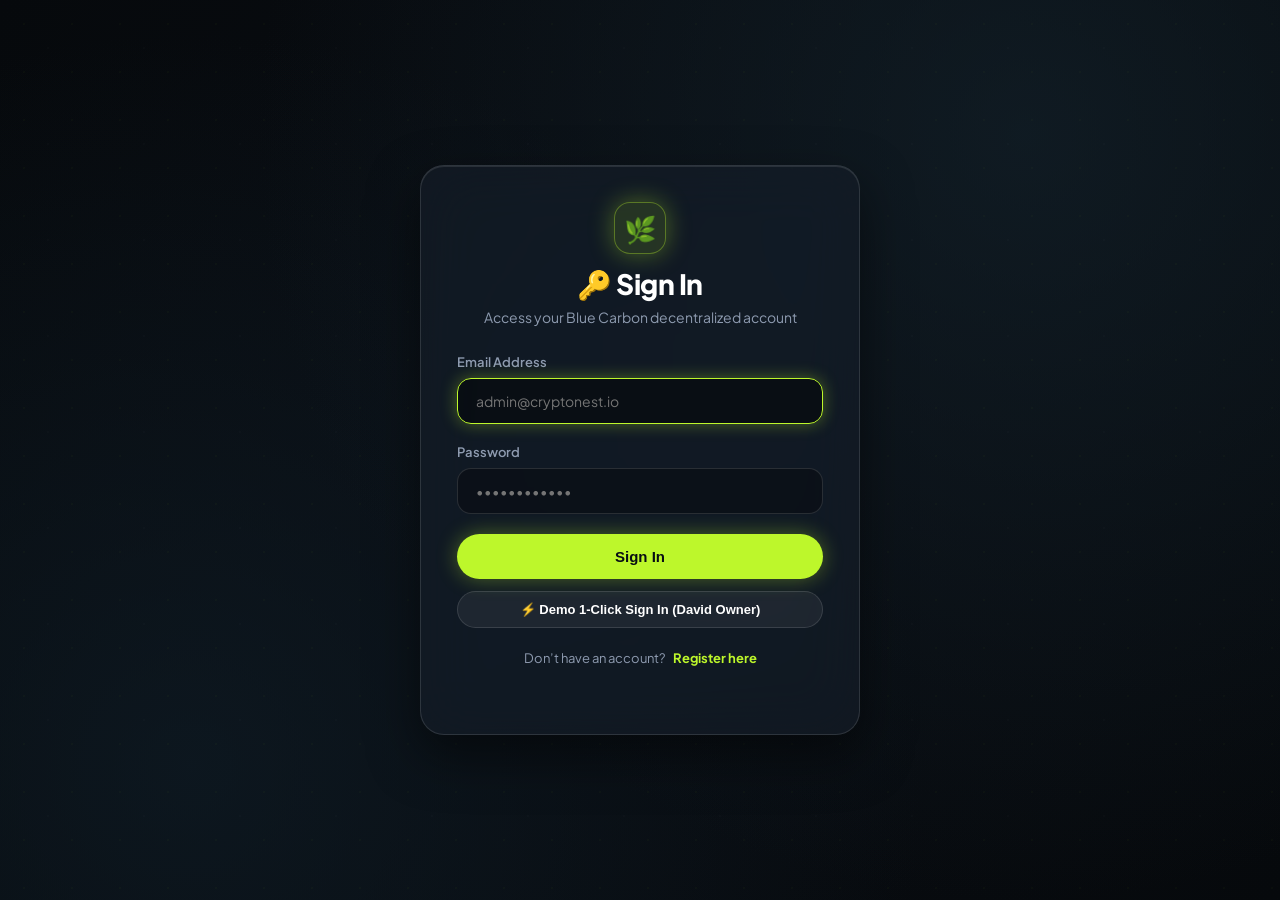
==== commit a7a4c726: "fix: open directly on login page, preserve all previous project options and integrity" ====
--- a/index.html
+++ b/index.html
@@ -3,530 +3,123 @@
 <head>
   <meta charset="UTF-8">
   <meta name="viewport" content="width=device-width, initial-scale=1.0">
-  <title>CryptoNest · Blue Carbon Spatial 3D Platform</title>
-  <link rel="stylesheet" href="/public/css/spatial.css">
+  <title>Login – Blue Carbon Platform</title>
+  <link rel="stylesheet" href="style.css">
   <link rel="icon" href="data:image/svg+xml,<svg xmlns=%22http://www.w3.org/2000/svg%22 viewBox=%220 0 100 100%22><text y=%22.9em%22 font-size=%2290%22>🌿</text></svg>">
 </head>
 <body>
-  <!-- Ambient Spatial Glows and Subtle Background Depth -->
-  <div class="spatial-backdrop"></div>
-  <div class="ambient-glow glow-1"></div>
-  <div class="ambient-glow glow-2"></div>
+  <div class="spatial-bg"></div>
 
-  <div id="app">
-    <!-- LEFT FLOATING PILL SIDEBAR (Exact Match to Reference Image) -->
-    <aside class="glass-panel spatial-sidebar">
-      <div class="brand-header">
-        <div class="brand-icon-wrapper">
-          <span>🌿</span>
-        </div>
-        <div class="brand-title">
-          CryptoNest
-          <span class="brand-subtitle">Blue Carbon</span>
-        </div>
+  <div class="page-container">
+    <div class="glass-card auth-wrapper" id="loginCard">
+      <div class="auth-header">
+        <div class="brand-leaf-icon">🌿</div>
+        <h1 class="auth-title">🔑 Sign In</h1>
+        <p class="auth-subtitle">Access your Blue Carbon decentralized account</p>
       </div>
 
-      <nav class="nav-section">
-        <a href="#dashboard" class="nav-pill-btn active" data-view="dashboard">
-          <span class="nav-icon">⬚</span>
-          <span>Dashboard</span>
-        </a>
-        <a href="#deposit" class="nav-pill-btn" data-view="deposit">
-          <span class="nav-icon">📥</span>
-          <span>Deposit / Offset</span>
-        </a>
-        <a href="#transfer" class="nav-pill-btn" data-view="transfer">
-          <span class="nav-icon">📤</span>
-          <span>Withdrawal / Send</span>
-        </a>
-        <a href="#projects" class="nav-pill-btn" data-view="projects">
-          <span class="nav-icon">📊</span>
-          <span>Projects & MRV</span>
-        </a>
-        <a href="#add-project" class="nav-pill-btn" data-view="add-project">
-          <span class="nav-icon">💼</span>
-          <span>Register Project</span>
-        </a>
-
-        <div class="nav-label">Trading Bots & MRV</div>
-        <a href="#dashboard" class="nav-pill-btn" data-view="dashboard">
-          <span class="nav-icon">🤖</span>
-          <span>My Trade</span>
-        </a>
-        <a href="#dashboard" class="nav-pill-btn" data-view="dashboard">
-          <span class="nav-icon">📈</span>
-          <span>Performance</span>
-        </a>
-        <a href="#dashboard" class="nav-pill-btn" data-view="dashboard">
-          <span class="nav-icon">🏆</span>
-          <span>Leader Boards</span>
-        </a>
-
-        <div class="nav-label">Assets</div>
-        <a href="#transfer" class="nav-pill-btn" data-view="transfer">
-          <span class="nav-icon">💎</span>
-          <span>Assets Ethereum</span>
-          <span class="nav-asset-badge">$34,670</span>
-        </a>
-        <a href="#transfer" class="nav-pill-btn" data-view="transfer">
-          <span class="nav-icon">🌿</span>
-          <span>Assets Blue Carbon</span>
-          <span class="nav-asset-badge" id="sidebarCarbonVal">$12,450</span>
-        </a>
-      </nav>
-
-      <div class="sidebar-bottom">
-        <button id="logoutBtn" class="logout-pill-btn">
-          <span>🚪</span>
-          <span>Log Out</span>
-        </button>
-      </div>
-    </aside>
-
-    <!-- MAIN VIEWPORT -->
-    <main class="main-viewport">
-      <!-- TOP SPATIAL APP BAR -->
-      <header class="top-app-bar">
-        <div class="search-glass-pill">
-          <span style="color:var(--text-dim); font-size:16px;">🔍</span>
-          <input type="text" placeholder="Search Here..." id="globalSearch">
-          <span class="shortcut-badge">⌘K</span>
+      <form id="loginForm">
+        <div class="form-group">
+          <label for="email">Email Address</label>
+          <input type="email" id="email" placeholder="admin@cryptonest.io" required autofocus>
         </div>
 
-        <div class="top-bar-actions">
-          <button class="icon-pill-btn has-badge" title="Notifications">🔔</button>
-          <button class="icon-pill-btn" title="System Settings">⚙️</button>
-          
-          <div class="user-profile-pill" onclick="window.spatialApp.switchView('auth')">
-            <div class="avatar-img">DO</div>
-            <div class="user-info">
-              <span class="user-name">David Owner</span>
-              <span class="user-role">admin@cryptonest.io</span>
-            </div>
-            <span class="online-dot" title="Connected to EVM Node"></span>
-          </div>
+        <div class="form-group">
+          <label for="password">Password</label>
+          <input type="password" id="password" placeholder="••••••••••••" required>
         </div>
-      </header>
 
-      <!-- DYNAMIC SPATIAL VIEWS CONTAINER (WITH 3D PAGE TRANSITIONS) -->
-      <div class="spatial-view-container">
+        <button type="submit" class="btn-primary" id="loginBtn">Sign In</button>
+        <button type="button" class="btn-secondary" id="demoBtn" style="width:100%; margin-top:12px;">
+          ⚡ Demo 1-Click Sign In (David Owner)
+        </button>
+      </form>
 
-        <!-- ==============================================
-             1. DASHBOARD VIEW (MATCHES SCREENSHOT EXACTLY)
-             ============================================== -->
-        <section id="view-dashboard" class="spatial-view active">
-          <div class="dashboard-spatial-grid">
+      <div class="auth-footer-link">
+        Don’t have an account? <a href="register.html">Register here</a>
+      </div>
 
-            <!-- Card 1: Asset Price Card (BTC / USDT & Blue Carbon) -->
-            <div class="glass-panel price-metric-card">
-              <div class="card-top-row">
-                <div class="token-pair-badge">
-                  <span class="token-icon-orange">₿</span>
-                  <span>BTC / USDT</span>
-                </div>
-                <span class="card-sub-icon">⇅</span>
-              </div>
-
-              <div>
-                <div class="price-display-huge">24,657.09</div>
-              </div>
-
-              <div class="price-sub-metrics">
-                <span class="fiat-value">2,617,000 PLN</span>
-                <span class="change-pill-green">+24.78%</span>
-              </div>
-
-              <div class="price-footer-pills">
-                <button class="mini-glass-btn">Last Trade Price</button>
-                <button class="mini-glass-btn">Price (24h)</button>
-              </div>
-            </div>
-
-            <!-- Card 2: Overview Spline Chart Card -->
-            <div class="glass-panel overview-chart-card">
-              <div class="overview-header">
-                <h3 class="section-headline">
-                  <span>Overview</span>
-                  <span class="headline-dot"></span>
-                </h3>
-                <span style="font-size:12px; color:var(--text-dim); font-family:var(--font-mono);">Live Spline</span>
-              </div>
-              <div class="chart-wrapper">
-                <canvas id="overviewChartCanvas" class="spatial-chart"></canvas>
-              </div>
-            </div>
-
-            <!-- Card 3: Your Wallet Card with Exchange Button -->
-            <div class="glass-panel wallet-action-card">
-              <div class="wallet-header">
-                <h3 class="section-headline">Your Wallet</h3>
-                <div class="wallet-header-actions">
-                  <button class="btn-buy-sell" onclick="window.spatialApp.switchView('deposit')">Buy / Sell</button>
-                  <button class="btn-exchange-lime" id="btnExchangeAction">Exchange</button>
-                </div>
-              </div>
-
-              <div class="wallet-swap-row">
-                <div class="swap-coin-info">
-                  <span class="token-circle-avatar" style="background:linear-gradient(135deg, #a855f7, #6366f1)">◎</span>
-                  <div>
-                    <span style="font-size:11px; color:var(--text-dim); display:block;">Send</span>
-                    <strong style="font-size:13px; color:#fff;">SOL / ETH</strong>
-                  </div>
-                </div>
-                <div class="swap-balance-text">
-                  <span style="font-size:11px; color:var(--text-dim);">Balance: 234.42</span>
-                  <input type="text" id="swapSendAmount" value="43.42" style="background:transparent; border:none; color:var(--neon-lime); font-family:var(--font-mono); font-weight:700; text-align:right; width:80px; outline:none;">
-                </div>
-              </div>
-
-              <!-- Glowing Range Slider -->
-              <div class="spatial-slider-container">
-                <input type="range" class="slider-track" id="walletSlider" min="0" max="100" value="35">
-                <div class="slider-ticks">
-                  <span>0%</span>
-                  <span>25%</span>
-                  <span>50%</span>
-                  <span>75%</span>
-                  <span>100%</span>
-                </div>
-              </div>
-
-              <div class="wallet-swap-row">
-                <div class="swap-coin-info">
-                  <span class="token-circle-avatar" style="background:linear-gradient(135deg, #0ea5e9, #06b6d4)">$</span>
-                  <div>
-                    <span style="font-size:11px; color:var(--text-dim); display:block;">Receive</span>
-                    <strong style="font-size:13px; color:#fff;">USD / BCX</strong>
-                  </div>
-                </div>
-                <div class="swap-balance-text">
-                  <span style="font-size:11px; color:var(--text-dim);">Updated Balance: <span id="sliderBalanceVal">234.35</span></span>
-                  <input type="text" id="swapReceiveAmount" value="342.43" style="background:transparent; border:none; color:#fff; font-family:var(--font-mono); font-weight:700; text-align:right; width:80px; outline:none;" readonly>
-                </div>
-              </div>
-            </div>
-
-            <!-- Card 4: General Statistics Card with Signature Diagonal Stripes -->
-            <div class="glass-panel stats-chart-card">
-              <div class="stats-card-header">
-                <div>
-                  <h3 class="section-headline">General Statistics</h3>
-                </div>
-                <div style="display:flex; align-items:center; gap:20px;">
-                  <div class="chart-legend-group">
-                    <span class="legend-item"><span class="legend-dot dot-eth"></span> Ethereum 8%</span>
-                    <span class="legend-item"><span class="legend-dot dot-binance"></span> Binance 30%</span>
-                    <span class="legend-item"><span class="legend-dot dot-btc"></span> Bitcoin 40%</span>
-                    <span class="legend-item"><span class="legend-dot dot-carbon"></span> Blue Carbon 22%</span>
-                  </div>
-                  <button class="select-pill-glass">Monthly ▿</button>
-                </div>
-              </div>
-              <div style="height: 200px; width: 100%; position: relative;">
-                <canvas id="generalStatsCanvas" class="spatial-chart"></canvas>
-              </div>
-            </div>
-
-            <!-- Card 5: Daily Relative Dominance (3D Polar) -->
-            <div class="glass-panel dominance-chart-card">
-              <div class="card-top-row" style="margin-bottom:12px;">
-                <h3 class="section-headline">Daily relative Dominance</h3>
-                <span style="color:var(--text-dim); font-size:12px;">3D Reserve</span>
-              </div>
-              <div class="dominance-canvas-wrapper">
-                <canvas id="dominanceCanvas" class="spatial-chart"></canvas>
-              </div>
-            </div>
-
-            <!-- Card 6: History Table Card -->
-            <div class="glass-panel history-table-card">
-              <div class="history-card-header">
-                <div style="display:flex; align-items:center; gap:16px;">
-                  <h3 class="section-headline">
-                    <span>📜</span>
-                    <span>History</span>
-                  </h3>
-                  <div class="filter-pills-row">
-                    <button class="filter-pill active">All</button>
-                    <button class="filter-pill">1D</button>
-                    <button class="filter-pill">1W</button>
-                    <button class="filter-pill">1M</button>
-                    <button class="filter-pill">1Y</button>
-                  </div>
-                </div>
-
-                <div class="pagination-controls">
-                  <span>1 - 10 of 60</span>
-                  <button class="page-arrow-btn">‹</button>
-                  <button class="page-arrow-btn">›</button>
-                </div>
-              </div>
-
-              <div style="overflow-x:auto;">
-                <table class="spatial-table">
-                  <thead>
-                    <tr>
-                      <th>Date</th>
-                      <th>Trade</th>
-                      <th>Token Price</th>
-                      <th>Ledger / Parties</th>
-                      <th>Type</th>
-                      <th>Total Value</th>
-                      <th>Block #</th>
-                      <th>Action</th>
-                    </tr>
-                  </thead>
-                  <tbody id="historyTableBody">
-                    <!-- Populated dynamically via SQLite API -->
-                  </tbody>
-                </table>
-              </div>
-            </div>
-
-          </div>
-        </section>
-
-        <!-- ==============================================
-             2. BLOCKCHAIN WITHDRAWAL & TRANSFER VIEW
-             ============================================== -->
-        <section id="view-transfer" class="spatial-view">
-          <div style="max-width: 800px; margin: 0 auto; display:flex; flex-direction:column; gap:24px;">
-            <div class="glass-panel" style="padding: 32px;">
-              <h2 style="font-size:24px; font-weight:800; margin-bottom:8px;">🔗 EVM Blockchain Transfer</h2>
-              <p style="color:var(--text-muted); font-size:14px; margin-bottom:24px;">
-                Send ETH or Blue Carbon Credits (BCX) with instant cryptographic verification, automatic nonce resolution, and permanent SQLite ledger recording.
-              </p>
-
-              <form id="blockchainTransferForm">
-                <div class="form-group-spatial">
-                  <label>Recipient Ethereum Address</label>
-                  <input type="text" class="input-spatial" id="transferToAddress" placeholder="0x70997970C51812dc3A010C7d01b50e0d17dc79C8" required>
-                </div>
-
-                <div style="display:grid; grid-template-columns: 2fr 1fr; gap:16px;">
-                  <div class="form-group-spatial">
-                    <label>Amount to Send</label>
-                    <input type="number" step="0.0001" class="input-spatial" id="transferAmount" placeholder="1.50" required>
-                  </div>
-                  <div class="form-group-spatial">
-                    <label>Token Asset</label>
-                    <select class="input-spatial" id="transferTokenSymbol" style="background:#111722;">
-                      <option value="BCX">BCX (Blue Carbon)</option>
-                      <option value="ETH">ETH (Ethereum)</option>
-                      <option value="BTC">BTC (Wrapped)</option>
-                    </select>
-                  </div>
-                </div>
-
-                <div class="form-group-spatial">
-                  <label>Transfer Note / Project Memo</label>
-                  <input type="text" class="input-spatial" id="transferNote" placeholder="e.g. Sundarbans mangrove credit purchase">
-                </div>
-
-                <button type="submit" class="btn-spatial-primary">🚀 Send Transaction</button>
-              </form>
-            </div>
-          </div>
-        </section>
-
-        <!-- ==============================================
-             3. DEPOSIT & OFFSET / RETIRE VIEW
-             ============================================== -->
-        <section id="view-deposit" class="spatial-view">
-          <div style="max-width: 800px; margin: 0 auto; display:flex; flex-direction:column; gap:24px;">
-            <div class="glass-panel" style="padding: 32px;">
-              <h2 style="font-size:24px; font-weight:800; margin-bottom:8px;">🌱 Blue Carbon Offset & Retirement</h2>
-              <p style="color:var(--text-muted); font-size:14px; margin-bottom:24px;">
-                Permanently retire certified blue carbon credits to burn address <code style="color:var(--neon-lime);">0x000...dead</code> and generate an immutable carbon neutrality certificate.
-              </p>
-
-              <form id="offsetRetireForm">
-                <div class="form-group-spatial">
-                  <label>Certificate Beneficiary / Legal Entity Name</label>
-                  <input type="text" class="input-spatial" id="retireHolder" placeholder="e.g. David Owner / Acme Global Inc" required>
-                </div>
-
-                <div class="form-group-spatial">
-                  <label>Tons of CO₂ to Offset (1 BCX = 1 Ton)</label>
-                  <input type="number" step="0.1" class="input-spatial" id="retireAmount" placeholder="10.0" required>
-                </div>
-
-                <div class="form-group-spatial">
-                  <label>Retirement Reason & Scope</label>
-                  <input type="text" class="input-spatial" id="retireNote" placeholder="e.g. Annual Cloud Infrastructure Scope 1 & 2 Neutrality">
-                </div>
-
-                <button type="submit" class="btn-spatial-primary">🍃 Permanently Retire & Generate Certificate</button>
-              </form>
-            </div>
-          </div>
-        </section>
-
-        <!-- ==============================================
-             4. PROJECTS & MRV VIEW
-             ============================================== -->
-        <section id="view-projects" class="spatial-view">
-          <div style="display:flex; justify-content:space-between; align-items:center; margin-bottom:20px;">
-            <div>
-              <h2 style="font-size:24px; font-weight:800; color:#fff;">Verified Blue Carbon Ecosystems</h2>
-              <p style="color:var(--text-muted); font-size:13px;">High-density oceanic sinks monitored via multispectral satellite biomass imaging.</p>
-            </div>
-            <button class="btn-exchange-lime" onclick="window.spatialApp.switchView('add-project')">+ Register New Project</button>
-          </div>
-
-          <div class="projects-spatial-grid" id="projectsContainer">
-            <!-- Loaded dynamically from SQLite -->
-          </div>
-        </section>
-
-        <!-- ==============================================
-             5. REGISTER NEW PROJECT VIEW
-             ============================================== -->
-        <section id="view-add-project" class="spatial-view">
-          <div style="max-width: 800px; margin: 0 auto;">
-            <div class="glass-panel" style="padding: 32px;">
-              <h2 style="font-size:24px; font-weight:800; margin-bottom:8px;">🌿 Register Blue Carbon Sink Project</h2>
-              <p style="color:var(--text-muted); font-size:14px; margin-bottom:24px;">
-                Submit coastal wetland, mangrove, or kelp forest restoration projects for MRV carbon certification.
-              </p>
-
-              <form id="addProjectForm">
-                <div class="form-group-spatial">
-                  <label>Project Name</label>
-                  <input type="text" class="input-spatial" id="projName" placeholder="e.g. Bay of Bengal Mangrove Restoration" required>
-                </div>
-
-                <div style="display:grid; grid-template-columns: 1fr 1fr; gap:16px;">
-                  <div class="form-group-spatial">
-                    <label>Geographic Location</label>
-                    <input type="text" class="input-spatial" id="projLocation" placeholder="e.g. Riau Archipelago, Indonesia" required>
-                  </div>
-                  <div class="form-group-spatial">
-                    <label>Ecosystem Category</label>
-                    <select class="input-spatial" id="projCategory" style="background:#111722;">
-                      <option value="Mangrove Restoration">Mangrove Restoration</option>
-                      <option value="Seagrass Meadows">Seagrass Meadows</option>
-                      <option value="Kelp Forests">Kelp Forests</option>
-                      <option value="Saltmarsh Wetlands">Saltmarsh Wetlands</option>
-                    </select>
-                  </div>
-                </div>
-
-                <div class="form-group-spatial">
-                  <label>Initial Estimated Carbon Sequestration (kg CO₂)</label>
-                  <input type="number" class="input-spatial" id="projCarbon" placeholder="25000" required>
-                </div>
-
-                <div class="form-group-spatial">
-                  <label>Ecological Description</label>
-                  <textarea class="input-spatial" id="projDesc" rows="3" placeholder="Provide ecosystem characteristics, baseline satellite coordinates, and community impact." required></textarea>
-                </div>
-
-                <button type="submit" class="btn-spatial-primary">Submit for Verification</button>
-              </form>
-            </div>
-          </div>
-        </section>
-
-        <!-- ==============================================
-             6. AUTHENTICATION (3D FLIP CARD LOGIN / REGISTER)
-             ============================================== -->
-        <section id="view-auth" class="spatial-view">
-          <div class="auth-perspective-container">
-            <div class="auth-flip-card" id="authFlipCard">
-
-              <!-- FRONT: LOGIN FACE -->
-              <div class="glass-panel auth-card-face">
-                <div style="text-align:center; margin-bottom:20px;">
-                  <span style="font-size:36px; display:inline-block; margin-bottom:8px;">🔑</span>
-                  <h2 class="auth-title">Welcome Back</h2>
-                  <p class="auth-subtitle">Sign in to your CryptoNest Blue Carbon portal</p>
-                </div>
-
-                <form id="loginForm">
-                  <div class="form-group-spatial">
-                    <label>Email Address</label>
-                    <input type="email" class="input-spatial" id="loginEmail" placeholder="admin@cryptonest.io" required>
-                  </div>
-
-                  <div class="form-group-spatial">
-                    <label>Password</label>
-                    <input type="password" class="input-spatial" id="loginPassword" placeholder="••••••••••••" required>
-                  </div>
-
-                  <button type="submit" class="btn-spatial-primary">Sign In</button>
-                  <button type="button" class="btn-spatial-secondary" id="demoLoginBtn">⚡ Demo 1-Click Sign In (David Owner)</button>
-                </form>
-
-                <div class="auth-flip-trigger">
-                  Don't have an account?
-                  <a id="toRegisterTrigger">Create Account (3D Flip) →</a>
-                </div>
-              </div>
-
-              <!-- BACK: REGISTER FACE (180 DEG FLIPPED) -->
-              <div class="glass-panel auth-card-face auth-card-back">
-                <div style="text-align:center; margin-bottom:20px;">
-                  <span style="font-size:36px; display:inline-block; margin-bottom:8px;">✨</span>
-                  <h2 class="auth-title">Create Account</h2>
-                  <p class="auth-subtitle">Join the decentralized blue carbon network</p>
-                </div>
-
-                <form id="registerForm">
-                  <div class="form-group-spatial">
-                    <label>Full Name</label>
-                    <input type="text" class="input-spatial" id="regName" placeholder="David Owner" required>
-                  </div>
-
-                  <div class="form-group-spatial">
-                    <label>Email Address</label>
-                    <input type="email" class="input-spatial" id="regEmail" placeholder="david@cryptonest.io" required>
-                  </div>
-
-                  <div class="form-group-spatial">
-                    <label>Password</label>
-                    <input type="password" class="input-spatial" id="regPassword" placeholder="Minimum 8 characters" required>
-                  </div>
-
-                  <div class="form-group-spatial">
-                    <label>EVM Wallet Address (Optional - auto-generated if blank)</label>
-                    <input type="text" class="input-spatial" id="regWallet" placeholder="0x...">
-                  </div>
-
-                  <button type="submit" class="btn-spatial-primary">Create Account</button>
-                </form>
-
-                <div class="auth-flip-trigger">
-                  Already have an account?
-                  <a id="toLoginTrigger">← Back to Sign In</a>
-                </div>
-              </div>
-
-            </div>
-          </div>
-        </section>
-
-      </div>
-    </main>
-  </div>
-
-  <!-- QR CODE MODAL -->
-  <div id="qrModal" style="display:none; position:fixed; inset:0; z-index:99999; background:rgba(0,0,0,0.75); backdrop-filter:blur(16px); align-items:center; justify-content:center;">
-    <div class="glass-panel" style="padding:32px; max-width:380px; width:90%; text-align:center;">
-      <h3 id="qrModalTitle" style="font-size:18px; font-weight:700; color:#fff; margin-bottom:16px;">Project Verification QR</h3>
-      <div style="background:#12171f; padding:16px; border-radius:18px; display:inline-block; border:1px solid rgba(189,247,43,0.3); margin-bottom:20px;">
-        <img id="qrModalImage" src="" alt="QR" style="width:200px; height:200px; display:block;">
-      </div>
-      <p style="font-size:12px; color:var(--text-muted); margin-bottom:20px;">Scan with mobile device or Web3 wallet for on-chain verification.</p>
-      <button class="btn-spatial-primary" onclick="document.getElementById('qrModal').style.display='none'">Close</button>
+      <div class="error-msg" id="loginError"></div>
     </div>
   </div>
 
-  <!-- TOAST NOTIFICATIONS -->
-  <div class="toast-spatial-container" id="toastContainer"></div>
+  <script>
+    // If user already logged in with valid token, allow seamless redirect
+    const token = localStorage.getItem("token");
+    if (token) {
+      // Optional quick check
+    }
 
-  <!-- JAVASCRIPT ENGINE -->
-  <script src="/public/js/spatial-engine.js"></script>
+    const loginForm = document.getElementById("loginForm");
+    const loginError = document.getElementById("loginError");
+    const loginBtn = document.getElementById("loginBtn");
+    const demoBtn = document.getElementById("demoBtn");
+
+    async function executeLogin(email, password) {
+      loginError.textContent = "";
+      loginBtn.disabled = true;
+      loginBtn.textContent = "Verifying...";
+
+      try {
+        const res = await fetch("/api/users/login", {
+          method: "POST",
+          headers: { "Content-Type": "application/json" },
+          body: JSON.stringify({ email, password })
+        });
+
+        const data = await res.json();
+
+        if (!res.ok) {
+          loginError.textContent = data.message || "Invalid email or password.";
+          loginBtn.disabled = false;
+          loginBtn.textContent = "Sign In";
+          return;
+        }
+
+        // Save session credentials
+        localStorage.setItem("token", data.token);
+        localStorage.setItem("user", JSON.stringify(data.user));
+
+        // Smooth 3D exit transition
+        const card = document.getElementById("loginCard");
+        card.style.transform = "perspective(1200px) rotateX(-6deg) translateY(-20px) scale(0.96)";
+        card.style.opacity = "0";
+
+        setTimeout(() => {
+          window.location.href = "dashboard.html";
+        }, 300);
+
+      } catch (err) {
+        loginError.textContent = "Server connection error. Please try again.";
+        loginBtn.disabled = false;
+        loginBtn.textContent = "Sign In";
+      }
+    }
+
+    loginForm.addEventListener("submit", (e) => {
+      e.preventDefault();
+      const email = document.getElementById("email").value.trim();
+      const password = document.getElementById("password").value;
+      executeLogin(email, password);
+    });
+
+    demoBtn.addEventListener("click", () => {
+      document.getElementById("email").value = "admin@cryptonest.io";
+      document.getElementById("password").value = "Password123!";
+      executeLogin("admin@cryptonest.io", "Password123!");
+    });
+
+    // 3D Tilt micro-interaction
+    const card = document.getElementById("loginCard");
+    card.addEventListener("mousemove", (e) => {
+      const rect = card.getBoundingClientRect();
+      const x = e.clientX - rect.left - rect.width / 2;
+      const y = e.clientY - rect.top - rect.height / 2;
+      card.style.transform = `perspective(1000px) rotateX(${-y * 0.04}deg) rotateY(${x * 0.04}deg) scale3d(1.01, 1.01, 1.01)`;
+    });
+    card.addEventListener("mouseleave", () => {
+      card.style.transform = "perspective(1000px) rotateX(0deg) rotateY(0deg) scale3d(1, 1, 1)";
+    });
+  </script>
 </body>
 </html>
--- a/style.css
+++ b/style.css
@@ -0,0 +1,477 @@
+@import url('https://fonts.googleapis.com/css2?family=Plus+Jakarta+Sans:wght@400;500;600;700;800&family=JetBrains+Mono:wght@500;600&display=swap');
+
+:root {
+  --bg-dark: #0a0e14;
+  --glass-surface: rgba(22, 28, 38, 0.72);
+  --glass-surface-hover: rgba(28, 36, 48, 0.85);
+  --glass-border: rgba(255, 255, 255, 0.12);
+  --glass-border-focus: rgba(189, 247, 43, 0.6);
+  --glass-shadow: 0 20px 50px rgba(0, 0, 0, 0.5), inset 0 1px 0 rgba(255, 255, 255, 0.1);
+  --neon-lime: #bdf72b;
+  --neon-lime-glow: rgba(189, 247, 43, 0.35);
+  --text-main: #f0f4f8;
+  --text-muted: #8e9bb0;
+  --text-dim: #5c687a;
+  --radius-lg: 24px;
+  --radius-md: 14px;
+  --radius-pill: 9999px;
+  --transition: all 0.3s cubic-bezier(0.16, 1, 0.3, 1);
+}
+
+* {
+  margin: 0;
+  padding: 0;
+  box-sizing: border-box;
+}
+
+body {
+  font-family: 'Plus Jakarta Sans', -apple-system, sans-serif;
+  background-color: var(--bg-dark);
+  color: var(--text-main);
+  min-height: 100vh;
+  position: relative;
+  overflow-x: hidden;
+  -webkit-font-smoothing: antialiased;
+}
+
+/* Ambient luxury spatial backdrop */
+.spatial-bg {
+  position: fixed;
+  inset: 0;
+  z-index: -1;
+  pointer-events: none;
+  background: 
+    radial-gradient(circle at 80% 15%, rgba(20, 35, 45, 0.65) 0%, transparent 60%),
+    radial-gradient(circle at 15% 85%, rgba(15, 28, 38, 0.7) 0%, transparent 55%),
+    radial-gradient(circle at 50% 50%, rgba(10, 14, 20, 0.96) 0%, #06090c 100%);
+}
+
+.spatial-bg::before {
+  content: "";
+  position: absolute;
+  inset: 0;
+  background-image: 
+    radial-gradient(rgba(189, 247, 43, 0.05) 1px, transparent 1px),
+    radial-gradient(rgba(255, 255, 255, 0.03) 1px, transparent 1px);
+  background-size: 48px 48px, 96px 96px;
+  opacity: 0.5;
+}
+
+/* 3D Entry Animation for All Pages */
+.page-container {
+  display: flex;
+  justify-content: center;
+  align-items: flex-start;
+  min-height: 100vh;
+  padding: 40px 20px;
+  animation: page3DIn 0.5s cubic-bezier(0.16, 1, 0.3, 1) forwards;
+}
+
+@keyframes page3DIn {
+  from {
+    opacity: 0;
+    transform: perspective(1200px) rotateX(4deg) translateY(24px) scale(0.97);
+  }
+  to {
+    opacity: 1;
+    transform: perspective(1200px) rotateX(0deg) translateY(0) scale(1);
+  }
+}
+
+/* Glass Panels */
+.glass-card {
+  background: var(--glass-surface);
+  backdrop-filter: blur(28px) saturate(180%);
+  -webkit-backdrop-filter: blur(28px) saturate(180%);
+  border: 1px solid var(--glass-border);
+  box-shadow: var(--glass-shadow);
+  border-radius: var(--radius-lg);
+  padding: 36px;
+  width: 100%;
+  position: relative;
+  transition: var(--transition);
+}
+
+.glass-card:hover {
+  border-color: rgba(255, 255, 255, 0.2);
+}
+
+/* Authentication Containers (Login & Register) */
+.auth-wrapper {
+  max-width: 440px;
+  margin: auto;
+}
+
+.auth-header {
+  text-align: center;
+  margin-bottom: 28px;
+}
+
+.brand-leaf-icon {
+  width: 52px;
+  height: 52px;
+  border-radius: 16px;
+  background: rgba(189, 247, 43, 0.12);
+  border: 1px solid rgba(189, 247, 43, 0.35);
+  display: inline-flex;
+  align-items: center;
+  justify-content: center;
+  font-size: 26px;
+  margin-bottom: 12px;
+  box-shadow: 0 0 24px var(--neon-lime-glow);
+}
+
+.auth-title {
+  font-size: 28px;
+  font-weight: 800;
+  color: #fff;
+  letter-spacing: -0.5px;
+  margin-bottom: 6px;
+}
+
+.auth-subtitle {
+  font-size: 14px;
+  color: var(--text-muted);
+}
+
+/* Forms */
+.form-group {
+  margin-bottom: 20px;
+  text-align: left;
+}
+
+label {
+  display: block;
+  font-size: 13px;
+  font-weight: 600;
+  color: var(--text-muted);
+  margin-bottom: 8px;
+}
+
+input, textarea, select {
+  width: 100%;
+  background: rgba(0, 0, 0, 0.3);
+  border: 1px solid var(--glass-border);
+  padding: 13px 18px;
+  border-radius: var(--radius-md);
+  color: #fff;
+  font-size: 14px;
+  font-family: inherit;
+  outline: none;
+  transition: var(--transition);
+}
+
+input:focus, textarea:focus, select:focus {
+  border-color: var(--neon-lime);
+  box-shadow: 0 0 16px var(--neon-lime-glow);
+  background: rgba(0, 0, 0, 0.45);
+}
+
+/* Buttons */
+.btn-primary {
+  width: 100%;
+  padding: 14px 20px;
+  background: var(--neon-lime);
+  color: #080d14;
+  border: none;
+  border-radius: var(--radius-pill);
+  font-size: 15px;
+  font-weight: 800;
+  cursor: pointer;
+  box-shadow: 0 0 20px var(--neon-lime-glow);
+  transition: var(--transition);
+  display: flex;
+  align-items: center;
+  justify-content: center;
+  gap: 8px;
+  margin-top: 10px;
+}
+
+.btn-primary:hover {
+  transform: translateY(-2px) scale(1.02);
+  box-shadow: 0 0 28px rgba(189, 247, 43, 0.6);
+}
+
+.btn-secondary {
+  display: inline-flex;
+  align-items: center;
+  justify-content: center;
+  gap: 8px;
+  padding: 10px 20px;
+  background: rgba(255, 255, 255, 0.06);
+  border: 1px solid rgba(255, 255, 255, 0.12);
+  color: #fff;
+  border-radius: var(--radius-pill);
+  font-size: 13px;
+  font-weight: 600;
+  cursor: pointer;
+  text-decoration: none;
+  transition: var(--transition);
+}
+
+.btn-secondary:hover {
+  background: rgba(255, 255, 255, 0.12);
+  border-color: rgba(255, 255, 255, 0.25);
+  transform: translateY(-2px);
+}
+
+.auth-footer-link {
+  margin-top: 22px;
+  text-align: center;
+  font-size: 13px;
+  color: var(--text-muted);
+}
+
+.auth-footer-link a {
+  color: var(--neon-lime);
+  font-weight: 700;
+  text-decoration: none;
+  margin-left: 6px;
+}
+.auth-footer-link a:hover {
+  text-decoration: underline;
+}
+
+.error-msg {
+  color: #f87171;
+  font-size: 13px;
+  margin-top: 12px;
+  text-align: center;
+  min-height: 20px;
+}
+
+/* TOP NAVBAR FOR APP PAGES */
+.app-navbar {
+  display: flex;
+  align-items: center;
+  justify-content: space-between;
+  background: rgba(22, 28, 38, 0.8);
+  backdrop-filter: blur(28px);
+  border: 1px solid var(--glass-border);
+  padding: 14px 24px;
+  border-radius: var(--radius-pill);
+  margin-bottom: 28px;
+  box-shadow: 0 10px 30px rgba(0, 0, 0, 0.35);
+  flex-wrap: wrap;
+  gap: 12px;
+}
+
+.nav-brand {
+  display: flex;
+  align-items: center;
+  gap: 10px;
+  font-weight: 800;
+  font-size: 18px;
+  color: #fff;
+  text-decoration: none;
+}
+
+.nav-links-row {
+  display: flex;
+  align-items: center;
+  gap: 8px;
+  flex-wrap: wrap;
+}
+
+.nav-tab-link {
+  display: flex;
+  align-items: center;
+  gap: 6px;
+  padding: 8px 16px;
+  border-radius: var(--radius-pill);
+  color: var(--text-muted);
+  text-decoration: none;
+  font-size: 13px;
+  font-weight: 600;
+  transition: var(--transition);
+}
+
+.nav-tab-link:hover {
+  color: #fff;
+  background: rgba(255, 255, 255, 0.08);
+}
+
+.nav-tab-link.active {
+  background: rgba(189, 247, 43, 0.15);
+  color: var(--neon-lime);
+  border: 1px solid rgba(189, 247, 43, 0.4);
+  box-shadow: 0 0 16px var(--neon-lime-glow);
+}
+
+.btn-logout {
+  background: rgba(239, 68, 68, 0.15);
+  border: 1px solid rgba(239, 68, 68, 0.3);
+  color: #fca5a5;
+  padding: 8px 18px;
+  border-radius: var(--radius-pill);
+  font-size: 13px;
+  font-weight: 600;
+  cursor: pointer;
+  transition: var(--transition);
+}
+
+.btn-logout:hover {
+  background: #ef4444;
+  color: #fff;
+}
+
+/* STATS CARDS GRID */
+.stats-grid {
+  display: grid;
+  grid-template-columns: repeat(auto-fit, minmax(220px, 1fr));
+  gap: 20px;
+  margin-bottom: 28px;
+}
+
+.stat-card {
+  background: rgba(0, 0, 0, 0.25);
+  border: 1px solid rgba(255, 255, 255, 0.08);
+  border-radius: var(--radius-md);
+  padding: 22px;
+  text-align: center;
+  transition: var(--transition);
+}
+
+.stat-card:hover {
+  transform: translateY(-4px);
+  border-color: var(--neon-lime);
+  box-shadow: 0 8px 24px rgba(0, 0, 0, 0.3);
+}
+
+.stat-num {
+  font-size: 34px;
+  font-weight: 800;
+  color: var(--neon-lime);
+  font-family: 'JetBrains Mono', monospace;
+  margin-bottom: 4px;
+}
+
+.stat-label {
+  font-size: 13px;
+  color: var(--text-muted);
+  font-weight: 600;
+  text-transform: uppercase;
+  letter-spacing: 0.5px;
+}
+
+/* PROJECT CARDS */
+.projects-grid {
+  display: grid;
+  grid-template-columns: repeat(auto-fill, minmax(300px, 1fr));
+  gap: 20px;
+  margin-top: 20px;
+}
+
+.project-item {
+  background: rgba(0, 0, 0, 0.25);
+  border: 1px solid rgba(255, 255, 255, 0.08);
+  border-radius: var(--radius-md);
+  padding: 22px;
+  display: flex;
+  flex-direction: column;
+  justify-content: space-between;
+  gap: 12px;
+  transition: var(--transition);
+}
+
+.project-item:hover {
+  transform: translateY(-4px);
+  border-color: rgba(189, 247, 43, 0.4);
+}
+
+.project-item h3 {
+  font-size: 17px;
+  font-weight: 700;
+  color: #fff;
+}
+
+.project-item p {
+  font-size: 13px;
+  color: var(--text-muted);
+  line-height: 1.5;
+}
+
+.badge-pill {
+  display: inline-flex;
+  align-items: center;
+  gap: 6px;
+  padding: 4px 10px;
+  border-radius: var(--radius-pill);
+  font-size: 11px;
+  font-weight: 700;
+  background: rgba(189, 247, 43, 0.15);
+  color: var(--neon-lime);
+  border: 1px solid rgba(189, 247, 43, 0.35);
+}
+
+/* SPATIAL TABLES */
+.table-container {
+  overflow-x: auto;
+  margin-top: 20px;
+}
+
+table.glass-table {
+  width: 100%;
+  border-collapse: separate;
+  border-spacing: 0 8px;
+  font-size: 14px;
+}
+
+table.glass-table th {
+  color: var(--text-dim);
+  font-weight: 600;
+  text-align: left;
+  padding: 10px 16px;
+  font-size: 12px;
+  text-transform: uppercase;
+  letter-spacing: 0.5px;
+}
+
+table.glass-table tbody tr {
+  background: rgba(0, 0, 0, 0.22);
+  transition: var(--transition);
+}
+
+table.glass-table tbody tr:hover {
+  background: rgba(255, 255, 255, 0.06);
+  transform: translateY(-2px);
+}
+
+table.glass-table td {
+  padding: 14px 16px;
+  border-top: 1px solid rgba(255, 255, 255, 0.04);
+  border-bottom: 1px solid rgba(255, 255, 255, 0.04);
+}
+
+table.glass-table td:first-child {
+  border-left: 1px solid rgba(255, 255, 255, 0.04);
+  border-radius: var(--radius-md) 0 0 var(--radius-md);
+}
+
+table.glass-table td:last-child {
+  border-right: 1px solid rgba(255, 255, 255, 0.04);
+  border-radius: 0 var(--radius-md) var(--radius-md) 0;
+}
+
+/* MODAL */
+.modal-overlay {
+  display: none;
+  position: fixed;
+  inset: 0;
+  z-index: 9999;
+  background: rgba(0, 0, 0, 0.75);
+  backdrop-filter: blur(16px);
+  align-items: center;
+  justify-content: center;
+}
+
+@media (max-width: 768px) {
+  .app-navbar {
+    flex-direction: column;
+    align-items: stretch;
+    border-radius: var(--radius-md);
+  }
+  .nav-links-row {
+    justify-content: center;
+  }
+}
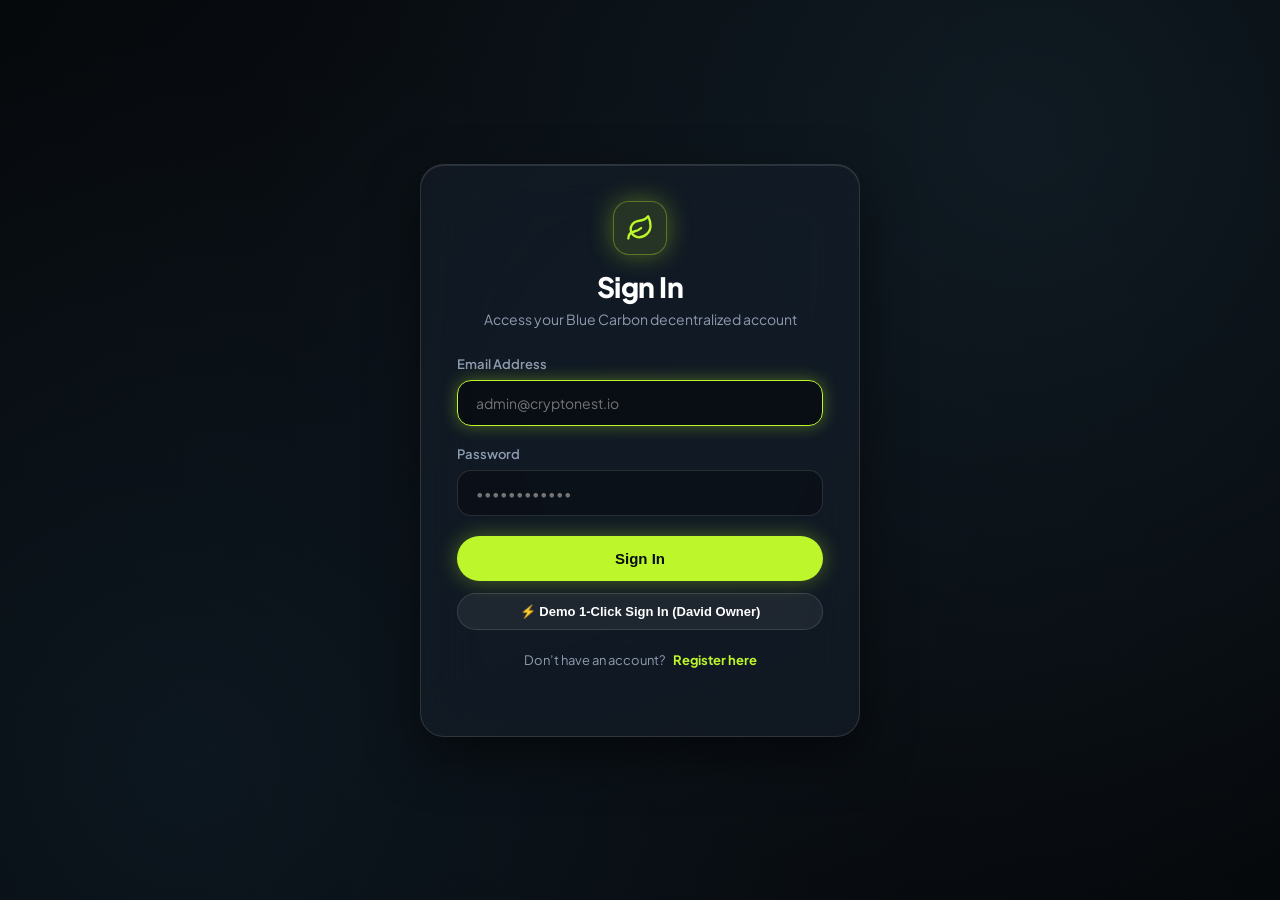
==== commit da83aea2: "style: replace outdated emojis with sleek SVG vector icons across all pages" ====
--- a/index.html
+++ b/index.html
@@ -13,8 +13,13 @@
   <div class="page-container">
     <div class="glass-card auth-wrapper" id="loginCard">
       <div class="auth-header">
-        <div class="brand-leaf-icon">🌿</div>
-        <h1 class="auth-title">🔑 Sign In</h1>
+        <div class="brand-leaf-icon">
+          <svg class="icon-svg" style="width:28px; height:28px;" viewBox="0 0 24 24">
+            <path d="M11 20A7 7 0 0 1 9.8 6.1C15.5 5 17 4.48 19 2c1 2 2 4.18 2 8 0 5.5-4.78 10-10 10Z"/>
+            <path d="M2 21c0-3 1.85-5.36 5.08-6C9.5 14.52 12 13 13 12"/>
+          </svg>
+        </div>
+        <h1 class="auth-title">Sign In</h1>
         <p class="auth-subtitle">Access your Blue Carbon decentralized account</p>
       </div>
 
--- a/style.css
+++ b/style.css
@@ -108,17 +108,57 @@
 }
 
 .brand-leaf-icon {
-  width: 52px;
-  height: 52px;
+  width: 54px;
+  height: 54px;
   border-radius: 16px;
   background: rgba(189, 247, 43, 0.12);
   border: 1px solid rgba(189, 247, 43, 0.35);
   display: inline-flex;
   align-items: center;
   justify-content: center;
-  font-size: 26px;
-  margin-bottom: 12px;
+  color: var(--neon-lime);
+  margin-bottom: 14px;
   box-shadow: 0 0 24px var(--neon-lime-glow);
+}
+
+.brand-leaf-icon svg {
+  width: 28px;
+  height: 28px;
+  stroke: var(--neon-lime);
+}
+
+.icon-svg {
+  display: inline-flex;
+  align-items: center;
+  justify-content: center;
+  width: 18px;
+  height: 18px;
+  stroke-width: 2;
+  stroke: currentColor;
+  fill: none;
+  stroke-linecap: round;
+  stroke-linejoin: round;
+  vertical-align: middle;
+  transition: var(--transition);
+}
+
+.icon-badge {
+  width: 36px;
+  height: 36px;
+  border-radius: 10px;
+  background: rgba(255, 255, 255, 0.05);
+  border: 1px solid rgba(255, 255, 255, 0.1);
+  display: inline-flex;
+  align-items: center;
+  justify-content: center;
+  color: var(--text-muted);
+  transition: var(--transition);
+}
+
+.nav-tab-link:hover .icon-svg,
+.nav-tab-link.active .icon-svg {
+  stroke: var(--neon-lime);
+  filter: drop-shadow(0 0 6px var(--neon-lime-glow));
 }
 
 .auth-title {
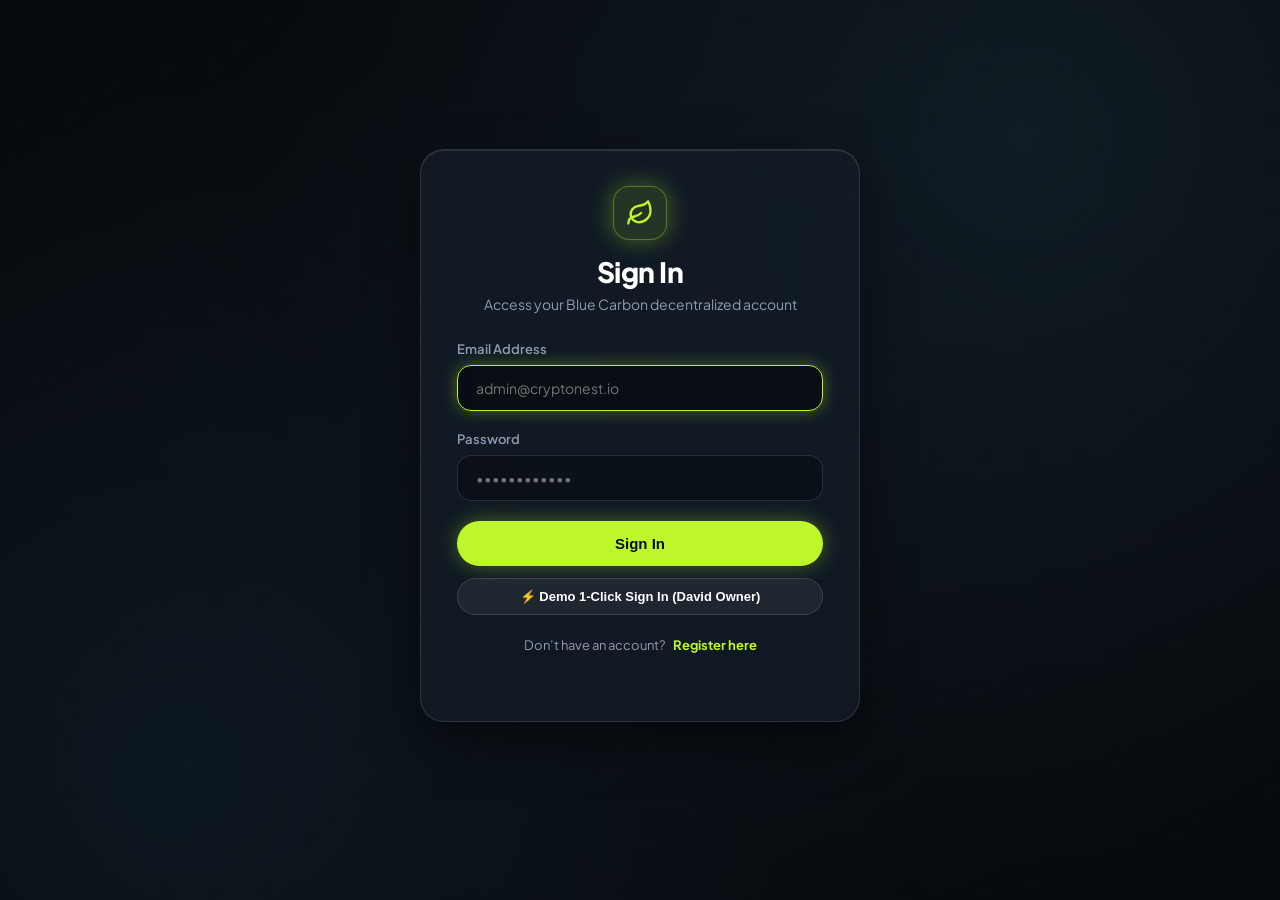
==== commit e00367d2: "fix: unify navbar size across all pages, integrate logout on every page, and standardize back naviga" ====
--- a/index.html
+++ b/index.html
@@ -10,7 +10,7 @@
 <body>
   <div class="spatial-bg"></div>
 
-  <div class="page-container">
+  <div class="page-container auth-page">
     <div class="glass-card auth-wrapper" id="loginCard">
       <div class="auth-header">
         <div class="brand-leaf-icon">
@@ -48,13 +48,8 @@
     </div>
   </div>
 
+  <script src="client-api.js"></script>
   <script>
-    // If user already logged in with valid token, allow seamless redirect
-    const token = localStorage.getItem("token");
-    if (token) {
-      // Optional quick check
-    }
-
     const loginForm = document.getElementById("loginForm");
     const loginError = document.getElementById("loginError");
     const loginBtn = document.getElementById("loginBtn");
@@ -66,20 +61,7 @@
       loginBtn.textContent = "Verifying...";
 
       try {
-        const res = await fetch("/api/users/login", {
-          method: "POST",
-          headers: { "Content-Type": "application/json" },
-          body: JSON.stringify({ email, password })
-        });
-
-        const data = await res.json();
-
-        if (!res.ok) {
-          loginError.textContent = data.message || "Invalid email or password.";
-          loginBtn.disabled = false;
-          loginBtn.textContent = "Sign In";
-          return;
-        }
+        const data = await window.clientAPI.login(email, password);
 
         // Save session credentials
         localStorage.setItem("token", data.token);
@@ -95,7 +77,7 @@
         }, 300);
 
       } catch (err) {
-        loginError.textContent = "Server connection error. Please try again.";
+        loginError.textContent = err.message || "Invalid credentials.";
         loginBtn.disabled = false;
         loginBtn.textContent = "Sign In";
       }
--- a/style.css
+++ b/style.css
@@ -60,10 +60,14 @@
 /* 3D Entry Animation for All Pages */
 .page-container {
   display: flex;
-  justify-content: center;
-  align-items: flex-start;
+  flex-direction: column;
+  justify-content: flex-start;
+  align-items: stretch;
   min-height: 100vh;
-  padding: 40px 20px;
+  width: 100%;
+  max-width: 1240px;
+  margin: 0 auto;
+  padding: 30px 20px 60px;
   animation: page3DIn 0.5s cubic-bezier(0.16, 1, 0.3, 1) forwards;
 }
 
@@ -96,6 +100,13 @@
   border-color: rgba(255, 255, 255, 0.2);
 }
 
+/* Specific centered container for Login & Register only */
+.page-container.auth-page {
+  justify-content: center;
+  align-items: center;
+  max-width: 480px;
+}
+
 /* Authentication Containers (Login & Register) */
 .auth-wrapper {
   max-width: 440px;
@@ -285,15 +296,17 @@
   display: flex;
   align-items: center;
   justify-content: space-between;
-  background: rgba(22, 28, 38, 0.8);
+  background: rgba(22, 28, 38, 0.85);
   backdrop-filter: blur(28px);
+  -webkit-backdrop-filter: blur(28px);
   border: 1px solid var(--glass-border);
-  padding: 14px 24px;
-  border-radius: var(--radius-pill);
-  margin-bottom: 28px;
+  height: 64px;
+  padding: 0 24px;
+  border-radius: var(--radius-pill);
+  margin-bottom: 24px;
   box-shadow: 0 10px 30px rgba(0, 0, 0, 0.35);
-  flex-wrap: wrap;
-  gap: 12px;
+  width: 100%;
+  gap: 16px;
 }
 
 .nav-brand {
@@ -301,29 +314,32 @@
   align-items: center;
   gap: 10px;
   font-weight: 800;
-  font-size: 18px;
+  font-size: 17px;
   color: #fff;
   text-decoration: none;
+  flex-shrink: 0;
 }
 
 .nav-links-row {
   display: flex;
   align-items: center;
-  gap: 8px;
-  flex-wrap: wrap;
+  gap: 6px;
+  flex: 1;
+  justify-content: center;
 }
 
 .nav-tab-link {
   display: flex;
   align-items: center;
   gap: 6px;
-  padding: 8px 16px;
+  padding: 8px 14px;
   border-radius: var(--radius-pill);
   color: var(--text-muted);
   text-decoration: none;
   font-size: 13px;
   font-weight: 600;
   transition: var(--transition);
+  white-space: nowrap;
 }
 
 .nav-tab-link:hover {
@@ -338,21 +354,45 @@
   box-shadow: 0 0 16px var(--neon-lime-glow);
 }
 
+.nav-user-group {
+  display: flex;
+  align-items: center;
+  gap: 12px;
+  flex-shrink: 0;
+}
+
+.user-greeting {
+  font-size: 13px;
+  color: var(--text-muted);
+  font-weight: 600;
+  background: rgba(255, 255, 255, 0.04);
+  padding: 6px 14px;
+  border-radius: var(--radius-pill);
+  border: 1px solid rgba(255, 255, 255, 0.08);
+  white-space: nowrap;
+}
+
 .btn-logout {
-  background: rgba(239, 68, 68, 0.15);
-  border: 1px solid rgba(239, 68, 68, 0.3);
+  display: inline-flex;
+  align-items: center;
+  gap: 6px;
+  background: rgba(239, 68, 68, 0.12);
+  border: 1px solid rgba(239, 68, 68, 0.28);
   color: #fca5a5;
-  padding: 8px 18px;
+  padding: 7px 16px;
   border-radius: var(--radius-pill);
   font-size: 13px;
   font-weight: 600;
   cursor: pointer;
   transition: var(--transition);
+  white-space: nowrap;
 }
 
 .btn-logout:hover {
   background: #ef4444;
   color: #fff;
+  border-color: #ef4444;
+  box-shadow: 0 0 16px rgba(239, 68, 68, 0.4);
 }
 
 /* STATS CARDS GRID */
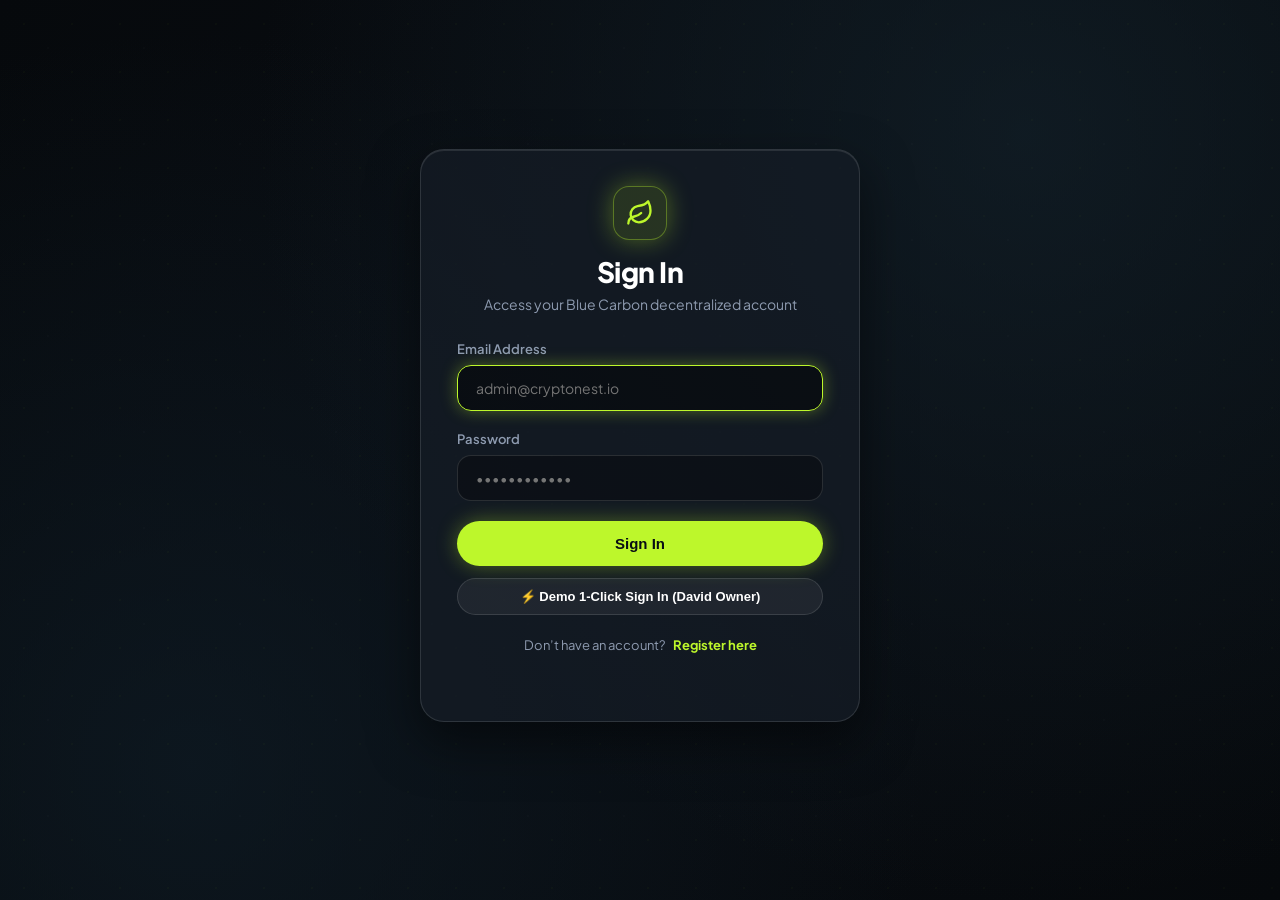
==== commit ea806d40: "feat: implement cinematic 3D motion page transitions and login portal warp" ====
--- a/index.html
+++ b/index.html
@@ -49,6 +49,7 @@
   </div>
 
   <script src="client-api.js"></script>
+  <script src="page-transitions.js"></script>
   <script>
     const loginForm = document.getElementById("loginForm");
     const loginError = document.getElementById("loginError");
@@ -67,14 +68,14 @@
         localStorage.setItem("token", data.token);
         localStorage.setItem("user", JSON.stringify(data.user));
 
-        // Smooth 3D exit transition
+        // 3D Motion Warp Transition into platform
         const card = document.getElementById("loginCard");
-        card.style.transform = "perspective(1200px) rotateX(-6deg) translateY(-20px) scale(0.96)";
-        card.style.opacity = "0";
+        card.classList.add("login-warp-3d");
+        if (window.play3DWarpSound) window.play3DWarpSound();
 
         setTimeout(() => {
           window.location.href = "dashboard.html";
-        }, 300);
+        }, 420);
 
       } catch (err) {
         loginError.textContent = err.message || "Invalid credentials.";
--- a/style.css
+++ b/style.css
@@ -57,7 +57,7 @@
   opacity: 0.5;
 }
 
-/* 3D Entry Animation for All Pages */
+/* 3D Entry & Exit Animations for All Pages */
 .page-container {
   display: flex;
   flex-direction: column;
@@ -68,18 +68,81 @@
   max-width: 1240px;
   margin: 0 auto;
   padding: 30px 20px 60px;
-  animation: page3DIn 0.5s cubic-bezier(0.16, 1, 0.3, 1) forwards;
-}
-
+  transform-style: preserve-3d;
+  perspective: 1400px;
+  animation: page3DIn 0.45s cubic-bezier(0.16, 1, 0.3, 1) forwards;
+  will-change: transform, opacity;
+}
+
+/* 3D Motion In: Smooth camera push forward from depth */
 @keyframes page3DIn {
-  from {
+  0% {
     opacity: 0;
-    transform: perspective(1200px) rotateX(4deg) translateY(24px) scale(0.97);
-  }
-  to {
+    transform: perspective(1400px) translate3d(0, 28px, -90px) rotateX(4.5deg) scale(0.96);
+    filter: blur(6px);
+  }
+  100% {
     opacity: 1;
-    transform: perspective(1200px) rotateX(0deg) translateY(0) scale(1);
-  }
+    transform: perspective(1400px) translate3d(0, 0, 0) rotateX(0deg) scale(1);
+    filter: blur(0px);
+  }
+}
+
+/* 3D Motion Exit: Smooth camera glide backward into spatial space */
+.page-3d-exit {
+  animation: page3DOut 0.32s cubic-bezier(0.16, 1, 0.3, 1) forwards !important;
+  pointer-events: none;
+}
+
+@keyframes page3DOut {
+  0% {
+    opacity: 1;
+    transform: perspective(1400px) translate3d(0, 0, 0) rotateX(0deg) scale(1);
+    filter: blur(0px);
+  }
+  100% {
+    opacity: 0;
+    transform: perspective(1400px) translate3d(0, -24px, -110px) rotateX(-5deg) scale(0.94);
+    filter: blur(8px);
+  }
+}
+
+/* 3D Login Warp: Dynamic forward rush into the platform */
+.login-warp-3d {
+  animation: loginWarp3D 0.5s cubic-bezier(0.16, 1, 0.3, 1) forwards !important;
+  pointer-events: none;
+}
+
+@keyframes loginWarp3D {
+  0% {
+    opacity: 1;
+    transform: perspective(1200px) translate3d(0, 0, 0) rotateX(0deg) scale(1);
+    box-shadow: var(--glass-shadow);
+  }
+  40% {
+    opacity: 0.9;
+    transform: perspective(1200px) translate3d(0, 6px, 40px) rotateX(2deg) scale(1.03);
+    box-shadow: 0 0 50px var(--neon-lime-glow);
+  }
+  100% {
+    opacity: 0;
+    transform: perspective(1200px) translate3d(0, -40px, 140px) rotateX(-8deg) scale(1.12);
+    filter: blur(12px);
+    box-shadow: 0 0 80px rgba(189, 247, 43, 0.8);
+  }
+}
+
+/* Native Browser 3D View Transitions (Chrome, Edge, Safari 18+) */
+@view-transition {
+  navigation: auto;
+}
+
+::view-transition-old(root) {
+  animation: 0.35s cubic-bezier(0.16, 1, 0.3, 1) both page3DOut;
+}
+
+::view-transition-new(root) {
+  animation: 0.45s cubic-bezier(0.16, 1, 0.3, 1) both page3DIn;
 }
 
 /* Glass Panels */
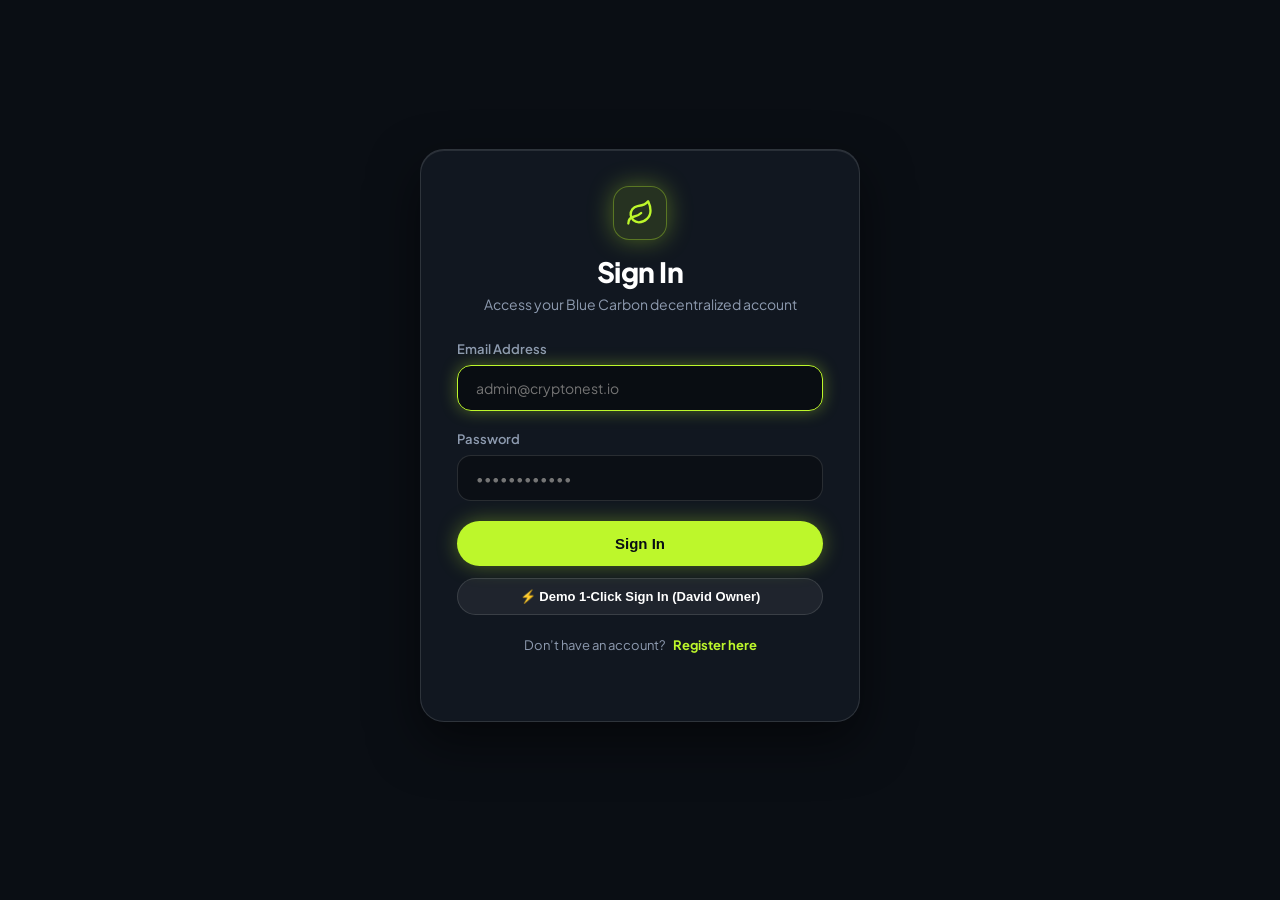
==== commit 6a470357: "feat: enhance smooth 3D motion page transitions and login spatial warp" ====
--- a/index.html
+++ b/index.html
@@ -70,12 +70,14 @@
 
         // 3D Motion Warp Transition into platform
         const card = document.getElementById("loginCard");
+        const container = document.querySelector(".page-container");
         card.classList.add("login-warp-3d");
+        if (container) container.classList.add("portal-warp-active");
         if (window.play3DWarpSound) window.play3DWarpSound();
 
         setTimeout(() => {
           window.location.href = "dashboard.html";
-        }, 420);
+        }, 440);
 
       } catch (err) {
         loginError.textContent = err.message || "Invalid credentials.";
--- a/style.css
+++ b/style.css
@@ -1,6 +1,7 @@
 @import url('https://fonts.googleapis.com/css2?family=Plus+Jakarta+Sans:wght@400;500;600;700;800&family=JetBrains+Mono:wght@500;600&display=swap');
 
 :root {
+  color-scheme: dark;
   --bg-dark: #0a0e14;
   --glass-surface: rgba(22, 28, 38, 0.72);
   --glass-surface-hover: rgba(28, 36, 48, 0.85);
@@ -18,6 +19,11 @@
   --transition: all 0.3s cubic-bezier(0.16, 1, 0.3, 1);
 }
 
+html {
+  color-scheme: dark;
+  background-color: var(--bg-dark);
+}
+
 * {
   margin: 0;
   padding: 0;
@@ -70,7 +76,8 @@
   padding: 30px 20px 60px;
   transform-style: preserve-3d;
   perspective: 1400px;
-  animation: page3DIn 0.45s cubic-bezier(0.16, 1, 0.3, 1) forwards;
+  backface-visibility: hidden;
+  animation: page3DIn 0.42s cubic-bezier(0.16, 1, 0.3, 1) forwards;
   will-change: transform, opacity;
 }
 
@@ -78,8 +85,8 @@
 @keyframes page3DIn {
   0% {
     opacity: 0;
-    transform: perspective(1400px) translate3d(0, 28px, -90px) rotateX(4.5deg) scale(0.96);
-    filter: blur(6px);
+    transform: perspective(1400px) translate3d(0, 24px, -80px) rotateX(3.5deg) scale(0.965);
+    filter: blur(5px);
   }
   100% {
     opacity: 1;
@@ -90,7 +97,7 @@
 
 /* 3D Motion Exit: Smooth camera glide backward into spatial space */
 .page-3d-exit {
-  animation: page3DOut 0.32s cubic-bezier(0.16, 1, 0.3, 1) forwards !important;
+  animation: page3DOut 0.28s cubic-bezier(0.16, 1, 0.3, 1) forwards !important;
   pointer-events: none;
 }
 
@@ -102,14 +109,19 @@
   }
   100% {
     opacity: 0;
-    transform: perspective(1400px) translate3d(0, -24px, -110px) rotateX(-5deg) scale(0.94);
-    filter: blur(8px);
+    transform: perspective(1400px) translate3d(0, -20px, -100px) rotateX(-4deg) scale(0.95);
+    filter: blur(6px);
   }
 }
 
 /* 3D Login Warp: Dynamic forward rush into the platform */
 .login-warp-3d {
-  animation: loginWarp3D 0.5s cubic-bezier(0.16, 1, 0.3, 1) forwards !important;
+  animation: loginWarp3D 0.48s cubic-bezier(0.16, 1, 0.3, 1) forwards !important;
+  pointer-events: none;
+}
+
+.portal-warp-active {
+  animation: pagePortalWarp 0.48s cubic-bezier(0.16, 1, 0.3, 1) forwards !important;
   pointer-events: none;
 }
 
@@ -119,16 +131,32 @@
     transform: perspective(1200px) translate3d(0, 0, 0) rotateX(0deg) scale(1);
     box-shadow: var(--glass-shadow);
   }
+  35% {
+    opacity: 0.95;
+    transform: perspective(1200px) translate3d(0, 4px, 50px) rotateX(1.5deg) scale(1.03);
+    box-shadow: 0 0 60px var(--neon-lime-glow);
+  }
+  100% {
+    opacity: 0;
+    transform: perspective(1200px) translate3d(0, -35px, 160px) rotateX(-7deg) scale(1.14);
+    filter: blur(10px);
+    box-shadow: 0 0 90px rgba(189, 247, 43, 0.85);
+  }
+}
+
+@keyframes pagePortalWarp {
+  0% {
+    opacity: 1;
+    transform: perspective(1200px) translate3d(0, 0, 0) scale(1);
+  }
   40% {
     opacity: 0.9;
-    transform: perspective(1200px) translate3d(0, 6px, 40px) rotateX(2deg) scale(1.03);
-    box-shadow: 0 0 50px var(--neon-lime-glow);
+    transform: perspective(1200px) translate3d(0, 10px, 60px) scale(1.02);
   }
   100% {
     opacity: 0;
-    transform: perspective(1200px) translate3d(0, -40px, 140px) rotateX(-8deg) scale(1.12);
+    transform: perspective(1200px) translate3d(0, -50px, 180px) rotateX(-5deg) scale(1.15);
     filter: blur(12px);
-    box-shadow: 0 0 80px rgba(189, 247, 43, 0.8);
   }
 }
 
